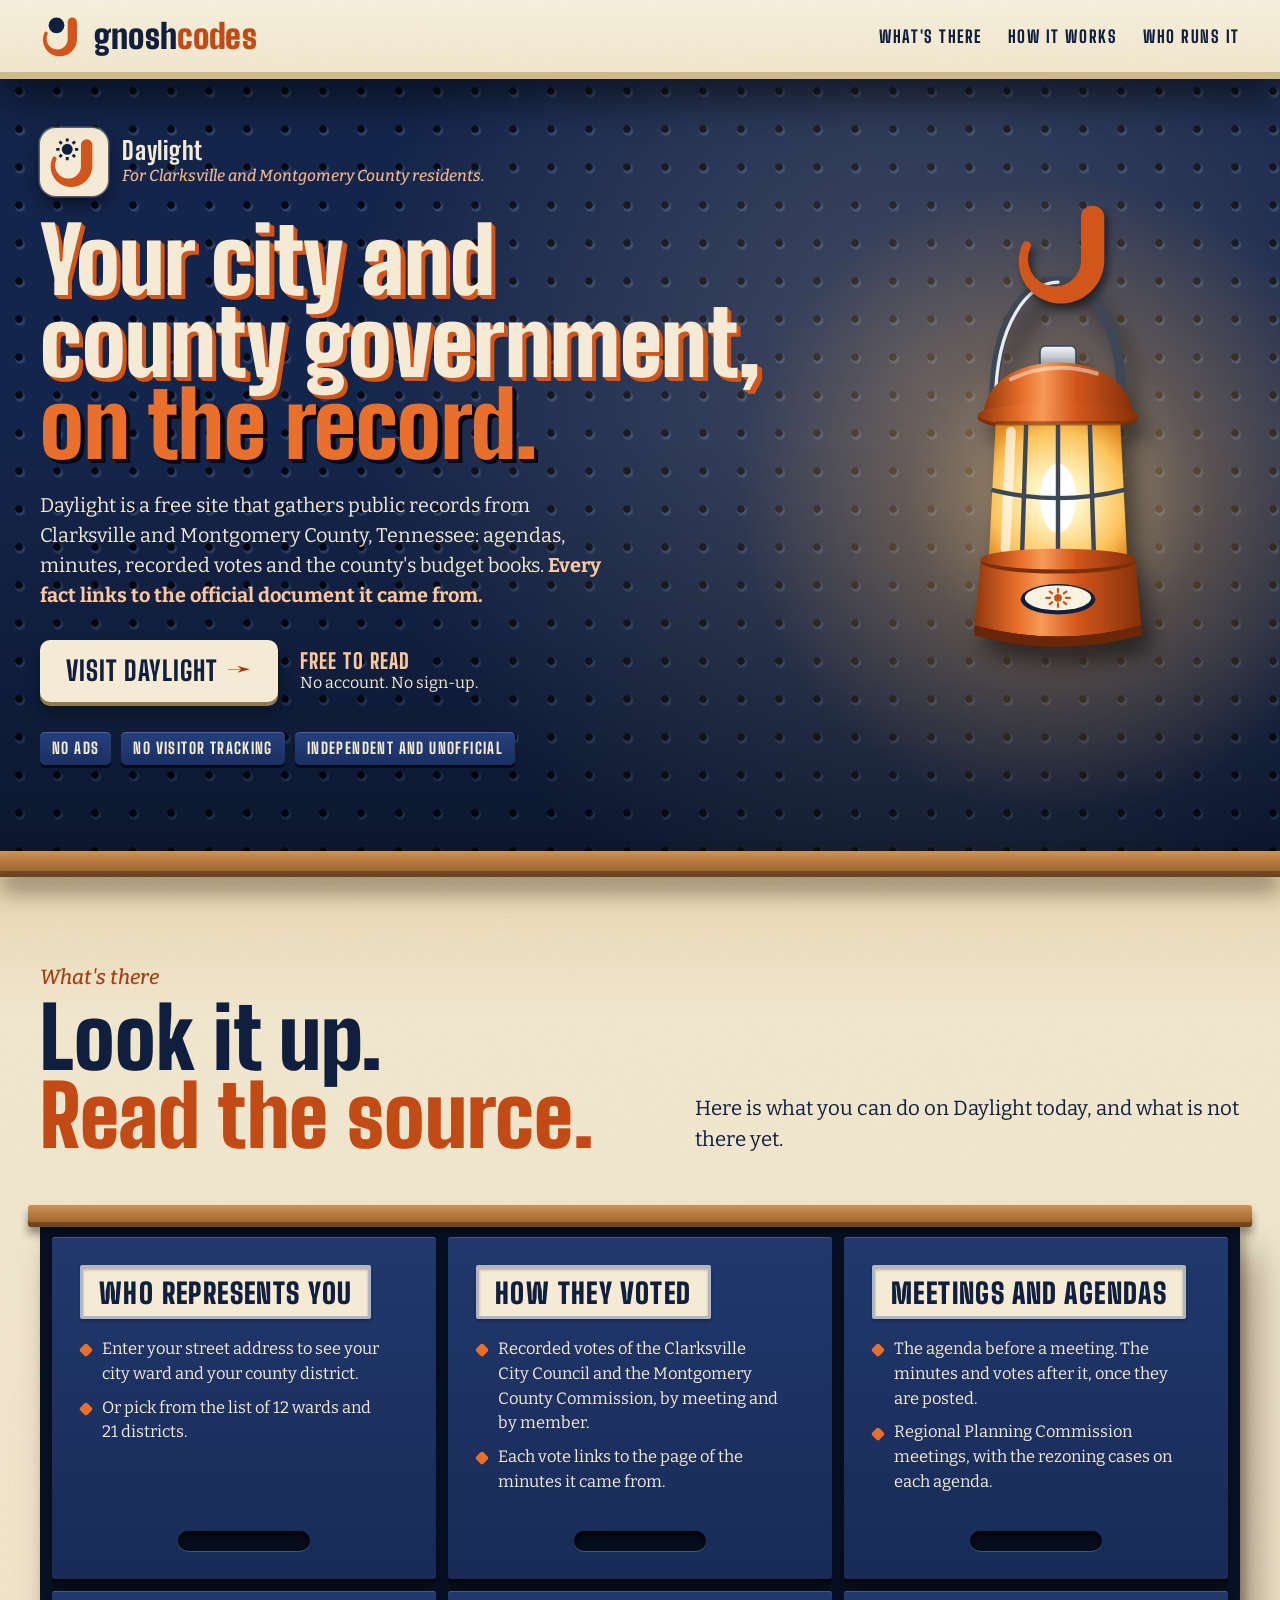
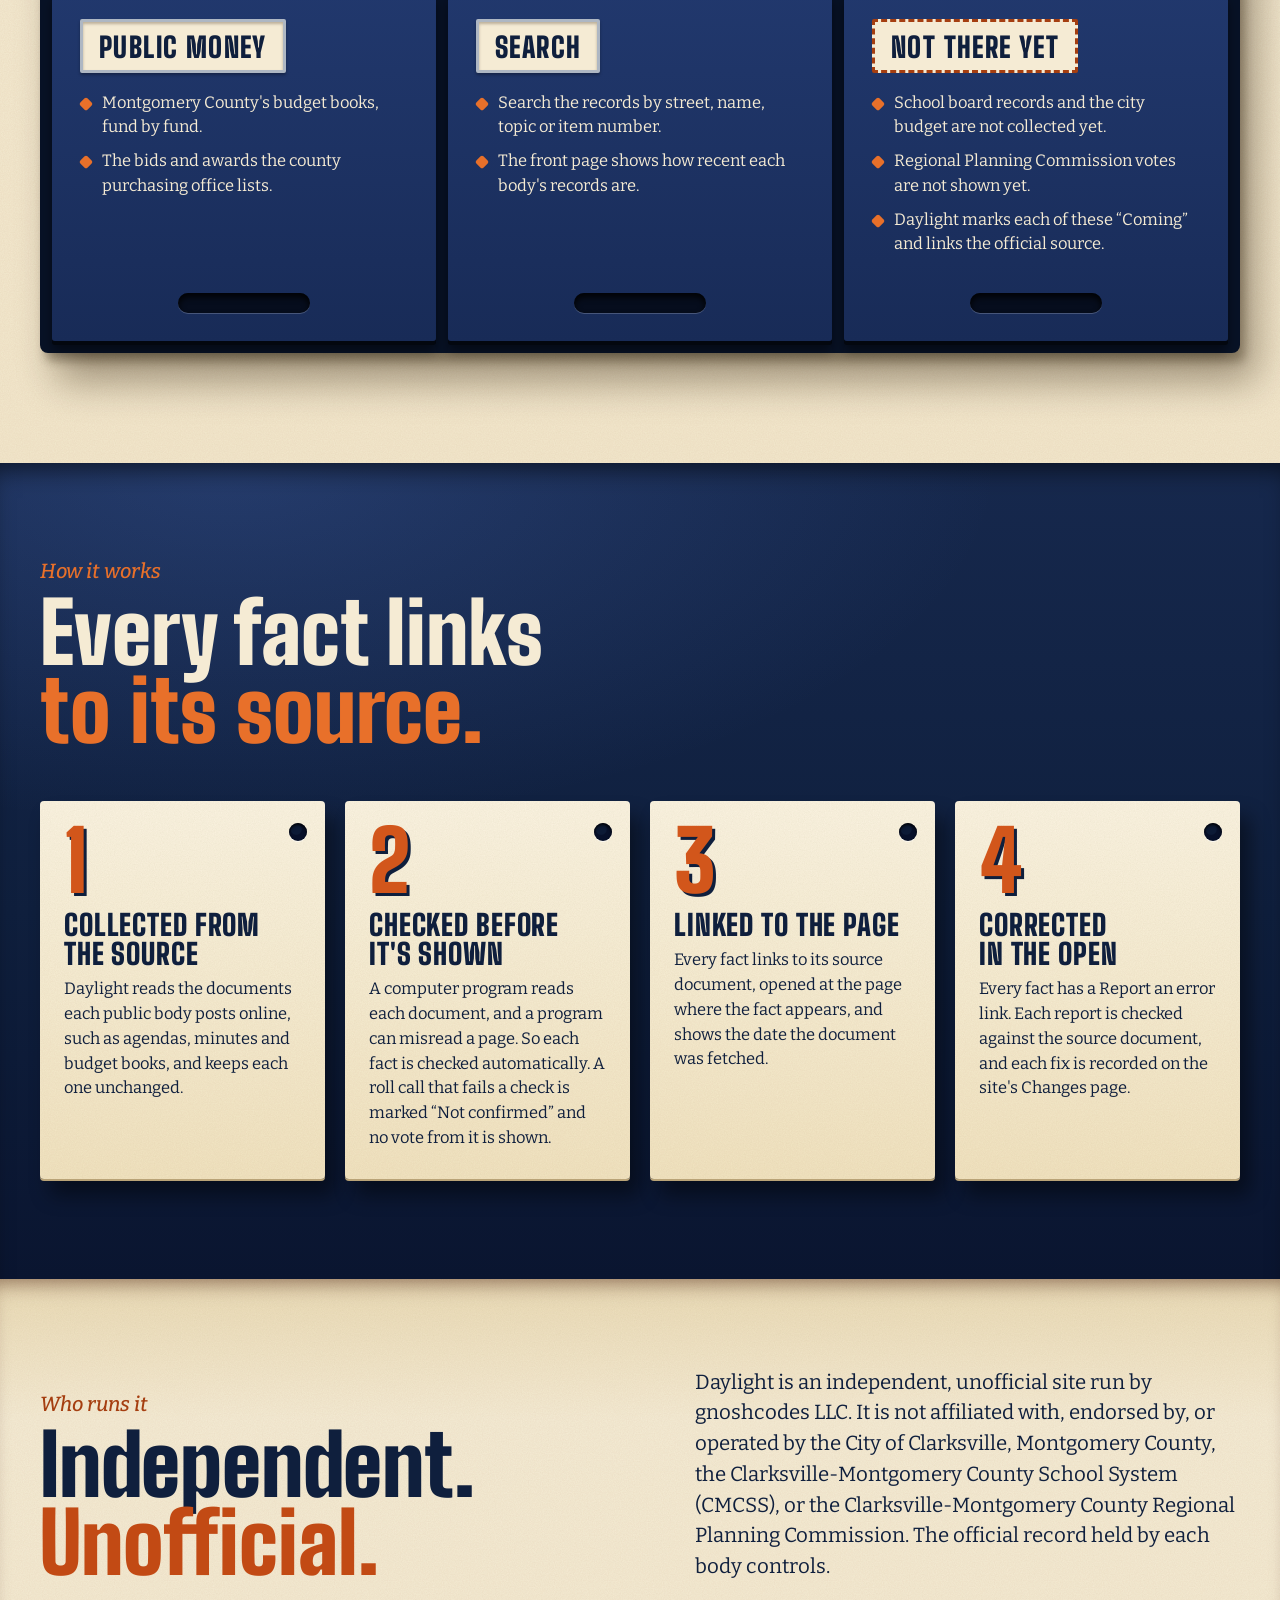
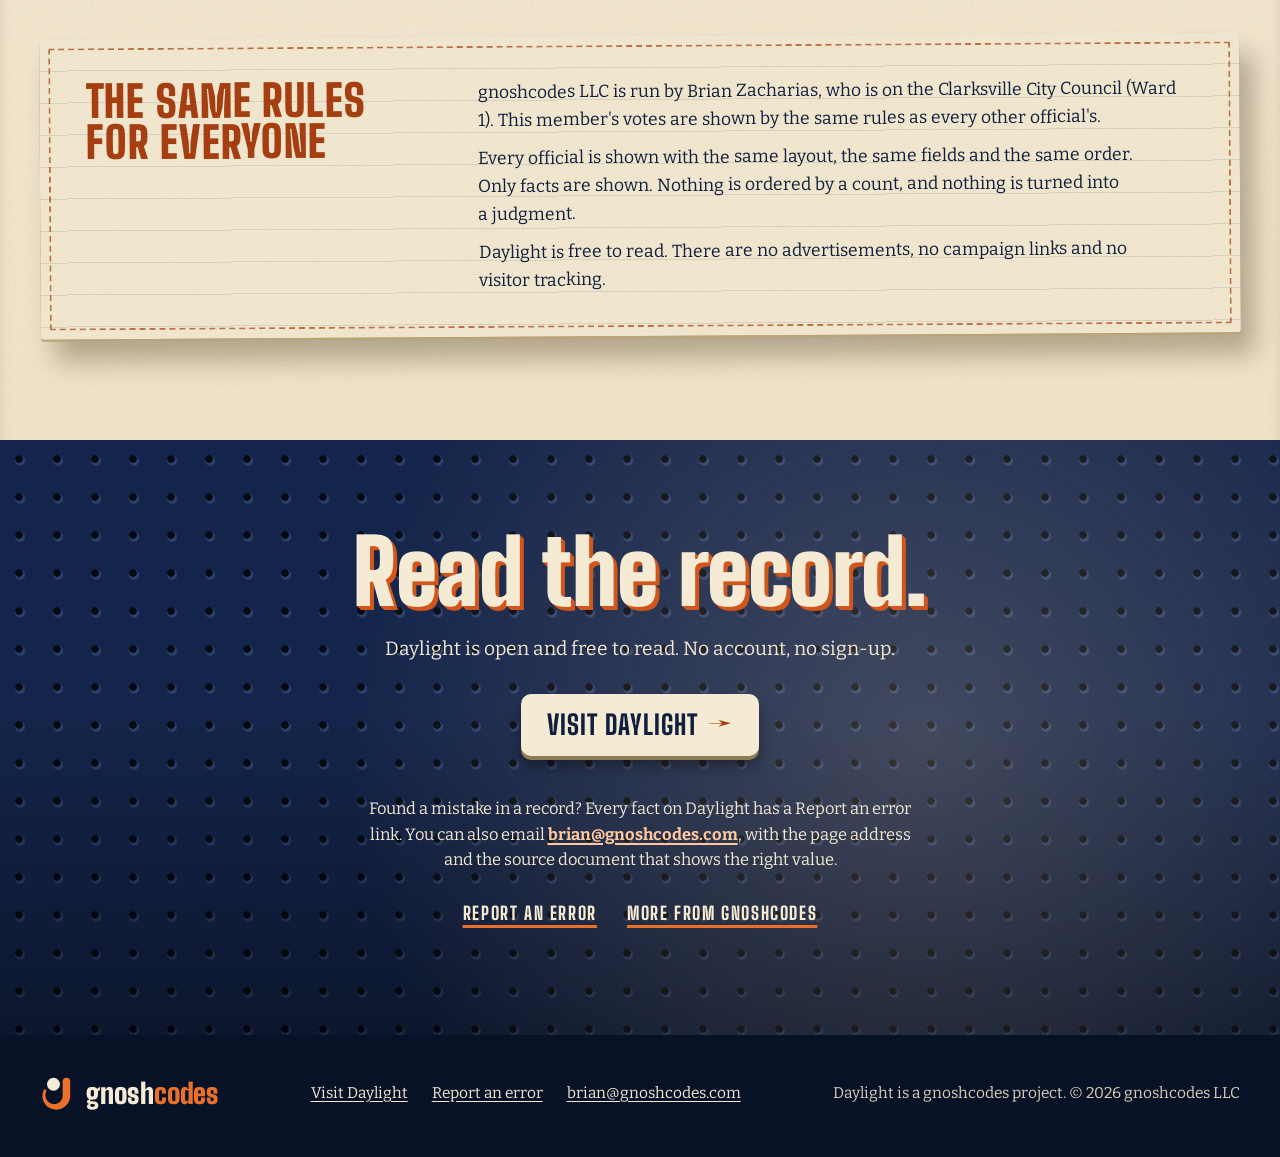
==== daylight/index.html @ 2c4a8fc5 "Add the Daylight product page at /daylight/ A short page that says what Daylight holds today, how ea" ====
<!doctype html>
<html lang="en">
<head>
<meta charset="utf-8">
<meta name="viewport" content="width=device-width, initial-scale=1">
<script>if(location.protocol==="http:"&&/(^|\.)gnoshcodes\.com$/.test(location.hostname))location.replace("https://"+location.host+location.pathname+location.search+location.hash)</script>
<title>Daylight: public records for Clarksville and Montgomery County, Tennessee</title>
<meta name="description" content="Daylight is a free site that gathers agendas, minutes and recorded votes from Clarksville and Montgomery County, Tennessee, and the county's budget books. Every fact links to the official document it came from.">
<meta name="theme-color" content="#0F1F3D">
<link rel="canonical" href="https://gnoshcodes.com/daylight/">
<meta property="og:title" content="Daylight: Clarksville and Montgomery County public records">
<meta property="og:description" content="Agendas, minutes, recorded votes and county budget books, each linked to the official document it came from. Free to read. Independent and unofficial.">
<meta property="og:type" content="website">
<meta property="og:url" content="https://gnoshcodes.com/daylight/">
<meta property="og:site_name" content="gnoshcodes">
<link rel="icon" href="../favicon.ico" sizes="any">
<link rel="icon" type="image/svg+xml" href="data:image/svg+xml,%3Csvg xmlns='http://www.w3.org/2000/svg' viewBox='0 0 64 64'%3E%3Cpath d='M39.50 12.00A7.00 7.00 0 0 1 53.50 12.00L53.50 13.19L53.50 14.38L53.50 15.58L53.50 16.77L53.50 17.96L53.50 19.15L53.50 20.35L53.50 21.54L53.50 22.73L53.50 23.92L53.50 25.12L53.50 26.31L53.50 27.50L53.50 28.69L53.50 29.89L53.50 31.08L53.50 32.27L53.50 33.46L53.50 34.65L53.50 35.85L53.49 37.24L53.39 38.87L53.18 40.48L52.86 42.08L52.44 43.66L51.92 45.20L51.30 46.70L50.58 48.16L49.77 49.56L48.87 50.91L47.89 52.19L46.83 53.41L45.70 54.55L44.49 55.62L43.22 56.60L41.90 57.50L40.52 58.30L39.10 59.02L37.64 59.64L36.14 60.17L34.62 60.60L33.08 60.93L31.53 61.16L29.96 61.29L28.40 61.33L26.85 61.26L25.30 61.10L23.77 60.84L22.27 60.49L20.79 60.04L19.35 59.51L17.96 58.89L16.60 58.19L15.30 57.40L14.05 56.54L12.85 55.61L11.72 54.60L10.66 53.54L9.67 52.41L8.75 51.23L7.90 49.99L7.14 48.71L6.45 47.39L5.84 46.04L5.32 44.65L4.89 43.23L4.54 41.79L4.27 40.34L4.10 38.87L4.01 37.40L4.00 35.92L4.09 34.45A4.50 4.50 0 0 1 13.06 35.24L13.01 36.14L13.02 37.05L13.10 37.96L13.24 38.86L13.43 39.74L13.69 40.61L14.01 41.46L14.38 42.28L14.80 43.07L15.28 43.83L15.80 44.56L16.37 45.24L16.98 45.89L17.63 46.49L18.31 47.05L19.03 47.55L19.77 48.01L20.54 48.41L21.33 48.77L22.14 49.07L22.96 49.31L23.80 49.50L24.63 49.64L25.48 49.72L26.31 49.75L27.15 49.73L27.98 49.65L28.79 49.52L29.60 49.34L30.38 49.12L31.15 48.84L31.89 48.53L32.61 48.16L33.30 47.76L33.96 47.32L34.59 46.84L35.19 46.33L35.75 45.79L36.28 45.21L36.77 44.61L37.22 43.98L37.63 43.33L38.01 42.66L38.34 41.97L38.63 41.27L38.88 40.55L39.09 39.82L39.25 39.09L39.37 38.34L39.46 37.59L39.50 36.84L39.50 35.85L39.50 34.65L39.50 33.46L39.50 32.27L39.50 31.08L39.50 29.89L39.50 28.69L39.50 27.50L39.50 26.31L39.50 25.12L39.50 23.92L39.50 22.73L39.50 21.54L39.50 20.35L39.50 19.15L39.50 17.96L39.50 16.77L39.50 15.58L39.50 14.38L39.50 13.19L39.50 12.00Z' fill='%23D2561B'/%3E%3Ccircle cx='23.5' cy='17' r='12' fill='%230F1F3D'/%3E%3C/svg%3E">
<link rel="preconnect" href="https://fonts.googleapis.com">
<link rel="preconnect" href="https://fonts.gstatic.com" crossorigin>
<link href="https://fonts.googleapis.com/css2?family=Big+Shoulders+Display:wght@700;800;900&family=Bitter:ital,wght@0,400;0,500;0,700;1,400;1,500&display=swap" rel="stylesheet">
<link rel="stylesheet" href="../quick-invoice/qi.css">
<link rel="stylesheet" href="daylight.css">
</head>
<body>
<a class="skip" href="#main">Skip to the page</a>
<svg class="defs" aria-hidden="true" focusable="false">
  <defs>
    <linearGradient id="gSteel" x1="0" y1="0" x2="0" y2="1"><stop offset="0" stop-color="#F4F6F8"/><stop offset=".4" stop-color="#C9D0D8"/><stop offset="1" stop-color="#737E8C"/></linearGradient>
    <linearGradient id="gOrangeCyl" x1="0" y1="0" x2="1" y2="0"><stop offset="0" stop-color="#93370C"/><stop offset=".26" stop-color="#E8702A"/><stop offset=".4" stop-color="#F79A58"/><stop offset=".62" stop-color="#D2561B"/><stop offset="1" stop-color="#84300A"/></linearGradient>
    <radialGradient id="gGlass" cx=".5" cy=".55" r=".65"><stop offset="0" stop-color="#FFFFFF"/><stop offset=".3" stop-color="#FFF1BC"/><stop offset=".75" stop-color="#FBC35A"/><stop offset="1" stop-color="#E08A24"/></radialGradient>
    <path id="hook" d="M40.25 11.75A6.75 6.75 0 0 1 53.75 11.75L53.75 13.09L53.75 14.43L53.75 15.76L53.75 17.10L53.75 18.44L53.75 19.78L53.75 21.11L53.75 22.45L53.75 23.79L53.75 25.13L53.75 26.46L53.75 27.80L53.75 29.14L53.75 30.48L53.75 31.81L53.75 33.15L53.75 34.49L53.75 35.83L53.73 37.39L53.61 39.17L53.35 40.94L52.97 42.69L52.47 44.40L51.85 46.07L51.11 47.69L50.26 49.25L49.30 50.74L48.25 52.16L47.10 53.50L45.86 54.75L44.54 55.91L43.15 56.97L41.70 57.93L40.18 58.78L38.62 59.52L37.02 60.15L35.38 60.67L33.72 61.07L32.04 61.35L30.35 61.52L28.66 61.57L26.98 61.51L25.32 61.34L23.68 61.05L22.07 60.66L20.50 60.16L18.97 59.56L17.49 58.86L16.07 58.07L14.72 57.19L13.42 56.23L12.21 55.19L11.06 54.08L10.00 52.90L9.02 51.66L8.13 50.36L7.33 49.02L6.62 47.63L6.00 46.21L5.48 44.75L5.06 43.27L4.73 41.77L4.49 40.26L4.35 38.74L4.31 37.22L4.37 35.71L4.51 34.20L4.75 32.71L5.08 31.24L5.51 29.79L6.01 28.37L6.61 26.99A2.50 2.50 0 0 1 11.14 29.10L10.68 30.18L10.31 31.29L10.02 32.42L9.82 33.57L9.69 34.73L9.66 35.89L9.71 37.05L9.84 38.20L10.06 39.33L10.35 40.44L10.72 41.52L11.17 42.57L11.69 43.58L12.27 44.54L12.92 45.46L13.63 46.32L14.40 47.13L15.21 47.87L16.07 48.56L16.97 49.17L17.90 49.72L18.87 50.20L19.85 50.61L20.86 50.95L21.88 51.22L22.90 51.41L23.93 51.54L24.96 51.59L25.98 51.57L26.99 51.49L27.98 51.34L28.96 51.13L29.91 50.85L30.83 50.52L31.72 50.13L32.58 49.68L33.40 49.19L34.19 48.65L34.93 48.06L35.63 47.43L36.28 46.77L36.88 46.06L37.44 45.33L37.95 44.57L38.41 43.79L38.82 42.98L39.18 42.15L39.48 41.31L39.74 40.45L39.94 39.58L40.09 38.71L40.19 37.83L40.24 36.94L40.25 35.83L40.25 34.49L40.25 33.15L40.25 31.81L40.25 30.48L40.25 29.14L40.25 27.80L40.25 26.46L40.25 25.13L40.25 23.79L40.25 22.45L40.25 21.11L40.25 19.78L40.25 18.44L40.25 17.10L40.25 15.76L40.25 14.43L40.25 13.09L40.25 11.75Z"/>
    <circle id="ball" cx="24" cy="16.500" r="11.500"/>
    <path id="p-sun" d="M17.5 17.0a6.500 6.500 0 1 0 13 0a6.500 6.500 0 1 0-13 0zM33.20 18.70L37.00 18.70L37.00 15.30L33.20 15.30ZM29.30 24.71L31.99 27.39L34.39 24.99L31.71 22.30ZM22.30 26.20L22.30 30.00L25.70 30.00L25.70 26.20ZM16.29 22.30L13.61 24.99L16.01 27.39L18.70 24.71ZM14.80 15.30L11.00 15.30L11.00 18.70L14.80 18.70ZM18.70 9.29L16.01 6.61L13.61 9.01L16.29 11.70ZM25.70 7.80L25.70 4.00L22.30 4.00L22.30 7.80ZM31.71 11.70L34.39 9.01L31.99 6.61L29.30 9.29Z"/>
  </defs>
</svg>

<header class="fascia">
  <div class="inner">
    <div class="bar">
      <a class="brand" href="../" aria-label="gnoshcodes home">
        <svg viewBox="0 0 64 64" aria-hidden="true" focusable="false"><use href="#hook" fill="#D2561B"/><use href="#ball" fill="#0F1F3D"/></svg>
        <span class="wm">gnosh<b>codes</b></span>
      </a>
      <nav class="nav" aria-label="This page">
        <a href="#there">What's there</a>
        <a href="#how">How it works</a>
        <a href="#who">Who runs it</a>
      </nav>
    </div>
  </div>
</header>

<main id="main">

<section class="board" id="top" aria-labelledby="hero-h">
  <div class="inner">
    <div class="hero">
      <div>
        <p class="appchip">
          <svg viewBox="0 0 64 64" aria-hidden="true" focusable="false"><use href="#hook" fill="#D2561B"/><use href="#p-sun" fill="#0F1F3D"/></svg>
          <span><b>Daylight</b><small>For Clarksville and Montgomery County residents.</small></span>
        </p>
        <h1 id="hero-h"><span>Your city and county government,</span> <span class="you">on the record.</span></h1>
        <p class="lede">Daylight is a free site that gathers public records from Clarksville and Montgomery County, Tennessee: agendas, minutes, recorded votes and the county's budget books. <b>Every fact links to the official document it came from.</b></p>
        <div class="cta">
          <a class="btn light lg" href="https://daylight.gnoshcodes.com/">Visit Daylight <span class="arr" aria-hidden="true">&rarr;</span></a>
          <p><b>Free to read</b>No account. No sign-up.</p>
        </div>
        <ul class="proof" aria-label="In short">
          <li>No ads</li>
          <li>No visitor tracking</li>
          <li>Independent and unofficial</li>
        </ul>
      </div>

      <div class="lamp" aria-hidden="true">
        <i class="glow"></i>
        <svg class="thing" viewBox="0 0 260 360" focusable="false"><g transform="translate(0 27.500)"><path d="M84 126C82 62 108 33 130 33s48 29 46 93" fill="none" stroke="#3D4756" stroke-width="7" stroke-linecap="round"/>
              <path d="M85 124C84 64 109 34 130 34" fill="none" stroke="#E9EDF1" stroke-width="2.4" stroke-linecap="round"/>
              <!-- cap -->
              <rect x="117" y="80" width="26" height="18" rx="4" fill="url(#gSteel)" stroke="#3D4756" stroke-width="1.2"/>
              <path d="M76 132c0-26 26-40 54-40s54 14 54 40z" fill="url(#gOrangeCyl)"/>
              <path d="M96 104q30-14 62-4" fill="none" stroke="#fff" stroke-width="3" stroke-linecap="round" opacity=".45"/>
              <ellipse cx="130" cy="132" rx="58" ry="9.5" fill="#7E2E08"/>
              <ellipse cx="130" cy="130" rx="58" ry="8.5" fill="url(#gOrangeCyl)"/>
              <!-- glass -->
              <path d="M85 136h90l5 98H80z" fill="url(#gGlass)"/>
              <ellipse cx="130" cy="190" rx="13" ry="25" fill="#fff"/>
              <path d="M96 142l-4 84" stroke="#fff" stroke-width="7" stroke-linecap="round" opacity=".65"/>
              <path d="M107 137l-3 96M130 137v97M153 137l3 96" stroke="#3D4756" stroke-width="3.2"/>
              <path d="M82 184q48 12 96 0" fill="none" stroke="#3D4756" stroke-width="3.2"/>
              <path d="M85 136h90" stroke="#5e2206" stroke-width="3" opacity=".5"/>
              <!-- base -->
              <path d="M74 236h112l4 46q-60 16-120 0z" fill="url(#gOrangeCyl)"/>
              <path d="M70 282q60 16 120 0l.6 7q-60.6 17-121.2 0z" fill="#6A2606"/>
              <ellipse cx="130" cy="236" rx="56" ry="8.5" fill="#7E2E08"/>
              <ellipse cx="130" cy="234" rx="56" ry="7.5" fill="url(#gOrangeCyl)"/>
              <ellipse cx="130" cy="263" rx="27" ry="11" fill="#0F1F3D"/>
              <ellipse cx="130" cy="262" rx="24" ry="9" fill="#FBF3E0"/>
              <path d="M130 255.500v2.500M130 266v2.500M121.500 262h2.800M135.700 262h2.800M124 257.500l1.800 1.300M134.200 265.200l1.800 1.300M136 257.500l-1.800 1.300M125.800 265.200l-1.800 1.300" stroke="#C8501B" stroke-width="1.6" stroke-linecap="round"/>
              <circle cx="130" cy="262" r="2.800" fill="#C8501B"/></g></svg>
        <svg class="onhook" viewBox="0 0 260 360" focusable="false"><use href="#hook" transform="translate(96.250 0) scale(1.250)" fill="#D2561B"/></svg>
      </div>
    </div>
  </div>
</section>
<div class="shelf" aria-hidden="true"></div>

<section class="choose" id="there" aria-labelledby="there-h">
  <div class="inner">
    <div class="look-head">
      <div>
        <p class="kicker">What's there</p>
        <h2 class="big" id="there-h">Look it up. <span>Read the source.</span></h2>
      </div>
      <p class="intro">Here is what you can do on Daylight today, and what is not there yet.</p>
    </div>
    <div class="cabinet">
      <div class="drawer">
        <h3>Who represents you</h3>
        <ul>
          <li>Enter your street address to see your city ward and your county district.</li>
          <li>Or pick from the list of 12 wards and 21 districts.</li>
        </ul>
      </div>
      <div class="drawer">
        <h3>How they voted</h3>
        <ul>
          <li>Recorded votes of the Clarksville City Council and the Montgomery County Commission, by meeting and by member.</li>
          <li>Each vote links to the page of the minutes it came from.</li>
        </ul>
      </div>
      <div class="drawer">
        <h3>Meetings and agendas</h3>
        <ul>
          <li>The agenda before a meeting. The minutes and votes after it, once they are posted.</li>
          <li>Regional Planning Commission meetings, with the rezoning cases on each agenda.</li>
        </ul>
      </div>
      <div class="drawer">
        <h3>Public money</h3>
        <ul>
          <li>Montgomery County's budget books, fund by fund.</li>
          <li>The bids and awards the county purchasing office lists.</li>
        </ul>
      </div>
      <div class="drawer">
        <h3>Search</h3>
        <ul>
          <li>Search the records by street, name, topic or item number.</li>
          <li>The front page shows how recent each body's records are.</li>
        </ul>
      </div>
      <div class="drawer notyet">
        <h3>Not there yet</h3>
        <ul>
          <li>School board records and the city budget are not collected yet.</li>
          <li>Regional Planning Commission votes are not shown yet.</li>
          <li>Daylight marks each of these &ldquo;Coming&rdquo; and links the official source.</li>
        </ul>
      </div>
    </div>
  </div>
</section>

<section class="made" id="how" aria-labelledby="how-h">
  <div class="inner">
    <p class="kicker">How it works</p>
    <h2 id="how-h">Every fact links <span>to its source.</span></h2>
    <ol class="flow">
      <li><h3>Collected from the source</h3><p>Daylight reads the documents each public body posts online, such as agendas, minutes and budget books, and keeps each one unchanged.</p></li>
      <li><h3>Checked before it's shown</h3><p>A computer program reads each document, and a program can misread a page. So each fact is checked automatically. A roll call that fails a check is marked &ldquo;Not confirmed&rdquo; and no vote from it is shown.</p></li>
      <li><h3>Linked to the page</h3><p>Every fact links to its source document, opened at the page where the fact appears, and shows the date the document was fetched.</p></li>
      <li><h3>Corrected in the open</h3><p>Every fact has a Report an error link. Each report is checked against the source document, and each fix is recorded on the site's Changes page.</p></li>
    </ol>
  </div>
</section>

<section class="pricing who" id="who" aria-labelledby="who-h">
  <div class="inner">
    <div class="look-head">
      <div>
        <p class="kicker">Who runs it</p>
        <h2 class="big" id="who-h">Independent. <span>Unofficial.</span></h2>
      </div>
      <p class="intro">Daylight is an independent, unofficial site run by gnoshcodes LLC. It is not affiliated with, endorsed by, or operated by the City of Clarksville, Montgomery County, the Clarksville-Montgomery County School System (CMCSS), or the Clarksville-Montgomery County Regional Planning Commission. The official record held by each body controls.</p>
    </div>

    <div class="plain">
      <h3>The same rules for everyone</h3>
      <div>
        <p>gnoshcodes LLC is run by Brian Zacharias, who is on the Clarksville City Council (Ward 1). This member's votes are shown by the same rules as every other official's.</p>
        <p>Every official is shown with the same layout, the same fields and the same order. Only facts are shown. Nothing is ordered by a count, and nothing is turned into a judgment.</p>
        <p>Daylight is free to read. There are no advertisements, no campaign links and no visitor tracking.</p>
      </div>
    </div>
  </div>
</section>

<section class="board last" aria-labelledby="last-h">
  <div class="inner">
    <h2 id="last-h">Read the record.</h2>
    <p>Daylight is open and free to read. No account, no sign-up.</p>
    <a class="btn light lg" href="https://daylight.gnoshcodes.com/">Visit Daylight <span class="arr" aria-hidden="true">&rarr;</span></a>
    <p class="err">Found a mistake in a record? Every fact on Daylight has a Report an error link. You can also email <a href="mailto:brian@gnoshcodes.com?subject=Daylight%3A%20report%20an%20error">brian@gnoshcodes.com</a>, with the page address and the source document that shows the right value.</p>
    <div class="links">
      <a href="mailto:brian@gnoshcodes.com?subject=Daylight%3A%20report%20an%20error">Report an error</a>
      <a href="../">More from gnoshcodes</a>
    </div>
  </div>
</section>

</main>

<footer class="foot">
  <div class="inner">
    <a class="brand" href="../" aria-label="gnoshcodes home">
      <svg viewBox="0 0 64 64" aria-hidden="true" focusable="false"><use href="#hook" fill="#E8702A"/><use href="#ball" fill="#F5EBD4"/></svg>
      <span class="wm">gnosh<b>codes</b></span>
    </a>
    <nav aria-label="Daylight links">
      <a href="https://daylight.gnoshcodes.com/">Visit Daylight</a>
      <a href="mailto:brian@gnoshcodes.com?subject=Daylight%3A%20report%20an%20error">Report an error</a>
      <a href="mailto:brian@gnoshcodes.com?subject=Daylight">brian@gnoshcodes.com</a>
    </nav>
    <span>Daylight is a gnoshcodes project. &copy; 2026 gnoshcodes LLC</span>
  </div>
</footer>

<script>
(function(){
  if (window.matchMedia('(prefers-reduced-motion: reduce)').matches) return;
  // the shop light follows the pointer across the pegboard
  var board = document.getElementById('top');
  if (board && window.matchMedia('(hover: hover)').matches) {
    var raf = 0;
    board.addEventListener('pointermove', function(e){
      if (raf) return;
      raf = requestAnimationFrame(function(){
        raf = 0;
        var r = board.getBoundingClientRect();
        board.style.setProperty('--lx', (e.clientX - r.left) + 'px');
        board.style.setProperty('--ly', (e.clientY - r.top) + 'px');
      });
    });
  }
})();
</script>
</body>
</html>
---- quick-invoice/qi.css ----
/* Quick Invoice pages on gnoshcodes.com: product, support and privacy.
   Same tokens, fonts and hardware-store pieces as the home page (index.html). */
:root{
  --navy-950:#081226; --navy-900:#0B1730; --navy-800:#0F1F3D; --navy-700:#16284D; --navy-600:#1B2A52;
  --orange:#D2561B; --orange-bright:#E8702A; --orange-deep:#A53E10;
  --cream:#F5EBD4; --paper:#F1E3C0; --paper-edge:#CDB98C;
  --display:"Big Shoulders Display","Arial Narrow",Impact,sans-serif;
  --text:"Bitter",Georgia,serif;
  --grain:url("data:image/svg+xml,%3Csvg xmlns='http://www.w3.org/2000/svg' width='220' height='220'%3E%3Cfilter id='n'%3E%3CfeTurbulence type='fractalNoise' baseFrequency='.85' numOctaves='2' stitchTiles='stitch'/%3E%3CfeColorMatrix values='0 0 0 0 0.25  0 0 0 0 0.15  0 0 0 0 0.05  0 0 0 .09 0'/%3E%3C/filter%3E%3Crect width='220' height='220' filter='url(%23n)'/%3E%3C/svg%3E");
  --wood:linear-gradient(180deg,#CE9354 0,#B5793F 40%,#8F5B2B 100%);
  --twine:repeating-linear-gradient(180deg,#E9D9B0 0 3px,#B59B6A 3px 6px);
}
*{box-sizing:border-box}
html{scroll-behavior:smooth;scroll-padding-top:16px}
body{margin:0;background:var(--navy-900);color:var(--navy-800);font-family:var(--text);font-size:17px;line-height:1.55;-webkit-font-smoothing:antialiased;overflow-x:hidden}
a{color:inherit}
h1,h2,h3,h4,p,figure{margin:0}
h1,h2,h3{text-wrap:balance}
p,li{text-wrap:pretty}
ul,ol,dl,dd{margin:0;padding:0;list-style:none}
img{max-width:100%;height:auto}
.inner{width:100%;max-width:1280px;margin:0 auto;padding:0 20px}
@media(min-width:700px){.inner{padding:0 40px}}
:focus-visible{outline:3px solid var(--orange-deep);outline-offset:3px;border-radius:4px;box-shadow:0 0 0 3px #FFF}
.defs{position:absolute;width:0;height:0;overflow:hidden}
.vh{position:absolute;width:1px;height:1px;margin:-1px;padding:0;overflow:hidden;clip-path:inset(50%);white-space:nowrap;border:0}
.skip{position:absolute;left:12px;top:-80px;z-index:20;background:var(--navy-800);color:var(--cream);padding:12px 16px;border-radius:8px;font-weight:700}
.skip:focus{top:12px}
.kicker{font:italic 500 clamp(19px,1.6vw,22px)/1.2 var(--text);color:var(--orange-deep);margin-bottom:10px}
.big{font:900 clamp(44px,6.6vw,90px)/.92 var(--display);letter-spacing:0;color:var(--navy-800)}
.big span{display:block;color:#C24A14}
.intro{font-size:clamp(18px,1.6vw,21px);line-height:1.5;max-width:31em}
.tlink{font-weight:700;color:inherit;text-decoration-color:var(--orange);text-decoration-thickness:2.5px;text-underline-offset:3px}
.tlink:hover{color:var(--orange-deep)}

/* ---------- fascia: the painted board across the top ---------- */
.fascia{position:relative;z-index:3;background:var(--grain),linear-gradient(180deg,#FBF4E2 0,#F5EBD4 100%);
  box-shadow:0 7px 0 var(--paper-edge),0 28px 36px rgba(0,0,0,.5)}
.bar{display:flex;flex-wrap:wrap;align-items:center;justify-content:space-between;gap:0 24px;padding:12px 0}
.brand{display:inline-flex;align-items:center;gap:10px;text-decoration:none;min-height:48px}
.brand svg{display:block;width:44px;height:44px;flex:none;transition:transform .3s cubic-bezier(.3,1.5,.5,1);transform-origin:70% 10%}
.brand:hover svg{transform:rotate(-9deg)}
.wm{font:900 34px/1 var(--display);letter-spacing:.005em;color:var(--navy-800)}
.wm b{font-weight:900;color:#C24A14}
.nav{display:flex;flex-wrap:wrap;align-items:center;gap:6px 26px}
.nav a{display:inline-flex;align-items:center;min-height:44px;font:800 17px/1 var(--display);letter-spacing:.09em;text-transform:uppercase;text-decoration:none;color:var(--navy-800);
  background:linear-gradient(var(--orange),var(--orange)) 0 calc(100% - 7px)/0 3px no-repeat;transition:background-size .2s}
.nav a:hover,.nav a[aria-current]{background-size:100% 3px}

/* ---------- buttons ---------- */
.btn{display:inline-flex;align-items:center;gap:10px;min-height:48px;font:800 19px/1.05 var(--display);letter-spacing:.07em;text-transform:uppercase;text-decoration:none;color:var(--cream);
  padding:12px 20px;border-radius:8px;background:var(--navy-800);
  box-shadow:0 4px 0 #040914,0 10px 14px rgba(8,18,38,.28);transition:transform .12s,box-shadow .12s,background .12s}
.btn:hover{background:var(--navy-600);transform:translateY(-2px);box-shadow:0 6px 0 #040914,0 14px 18px rgba(8,18,38,.3)}
.btn:active{transform:translateY(3px);box-shadow:0 1px 0 #040914,0 2px 4px rgba(8,18,38,.3)}
.btn .arr{color:var(--orange-bright)}
.btn.light{background:var(--cream);color:var(--navy-800);box-shadow:0 4px 0 #8f7c52,0 10px 14px rgba(0,0,0,.35)}
.btn.light:hover{background:#FFF8E6}
.btn.light .arr{color:var(--orange-deep)}
/* App Store button: our own drawing, no Apple artwork */
.store{display:inline-flex;align-items:center;gap:13px;min-height:62px;padding:9px 24px 9px 17px;border-radius:13px;text-decoration:none;color:#fff;
  background:linear-gradient(180deg,#2a2a2e 0,#0b0b0d 100%);border:1.5px solid rgba(255,255,255,.5);
  box-shadow:0 5px 0 #000,0 14px 20px rgba(0,0,0,.45);transition:transform .12s,box-shadow .12s}
.store:hover{transform:translateY(-2px);box-shadow:0 7px 0 #000,0 18px 24px rgba(0,0,0,.5)}
.store:active{transform:translateY(4px);box-shadow:0 1px 0 #000,0 3px 6px rgba(0,0,0,.5)}
.store svg{width:32px;height:32px;flex:none}
.store span{display:grid;gap:1px;text-align:left}
.store small{font:500 13px/1.1 var(--text);letter-spacing:.01em;color:#e9e9ec}
.store b{font:800 27px/1 var(--display);letter-spacing:.03em}
.store.sm{min-height:48px;padding:6px 16px 6px 12px;border-radius:10px;gap:9px;box-shadow:0 4px 0 #000,0 8px 12px rgba(0,0,0,.3)}
.store.sm svg{width:24px;height:24px}
.store.sm small{font-size:11.5px}
.store.sm b{font-size:20px}

/* ---------- pegboard ---------- */
.board{position:relative;overflow:hidden;background-color:#14254B;
  background-image:
    radial-gradient(circle at 50% 50%,#040914 0 3.4px,rgba(4,9,20,0) 4.2px),
    radial-gradient(circle at 50% 50%,rgba(140,170,235,.2) 0 4.4px,rgba(140,170,235,0) 5.4px);
  background-size:38px 38px,38px 38px;background-position:0 0,1.2px 1.8px}
.board::before{content:"";position:absolute;inset:0;pointer-events:none;
  background:
    radial-gradient(820px circle at var(--lx,72%) var(--ly,300px),rgba(255,222,180,.2),rgba(255,222,180,0) 70%),
    linear-gradient(180deg,rgba(0,0,0,0) 0,rgba(0,0,0,0) 45%,rgba(0,0,0,.4) 100%)}
.board>*{position:relative}
.board.orange{background-color:#C44F18;
  background-image:
    radial-gradient(circle at 50% 50%,#4A1903 0 3.4px,rgba(74,25,3,0) 4.2px),
    radial-gradient(circle at 50% 50%,rgba(255,200,150,.42) 0 4.4px,rgba(255,200,150,0) 5.4px)}
.board.orange::before{background:
    radial-gradient(820px circle at 24% 10%,rgba(255,225,180,.24),rgba(255,225,180,0) 70%),
    linear-gradient(180deg,rgba(0,0,0,0) 45%,rgba(60,15,0,.34) 100%)}
.shelf{position:relative;z-index:3;height:26px;margin-top:-26px;background:var(--wood);
  box-shadow:inset 0 -6px 0 rgba(40,18,2,.35),0 16px 22px rgba(30,15,0,.38)}

/* ---------- paper tag ---------- */
.tag{position:relative;padding:60px 24px 26px;color:var(--navy-800);background:var(--grain),linear-gradient(180deg,#F8EEDA 0,#EFE1C0 100%);
  clip-path:polygon(34px 0,calc(100% - 34px) 0,100% 34px,100% 100%,0 100%,0 34px)}
.tagwrap{position:relative;z-index:3;filter:drop-shadow(0 1.5px 0 #b9a377) drop-shadow(9px 14px 11px rgba(0,0,0,.45));transform:rotate(var(--r,0deg));transform-origin:50% calc(-1*var(--hy))}
.eyelet{position:absolute;left:50%;top:14px;width:28px;height:28px;margin-left:-14px;border-radius:50%;
  background:radial-gradient(circle,#0c1a36 0 5px,#b84714 5.5px 12.5px,rgba(0,0,0,0) 13px)}
.orange .eyelet{background:radial-gradient(circle,#7a2c08 0 5px,#16284D 5.5px 12.5px,rgba(0,0,0,0) 13px)}
/* twine loop on a hook: it goes through the eyelet and over the hook. --hy is how far the hook's cradle sits above the tag's top edge,
   --hb the thickness of the hook there, --sa the lean that brings both strands to the eyelet. The far strand is hidden behind the hook. */
.string{position:absolute;left:50%;top:calc(-1*var(--hy) - 6px);width:10px;height:6px;margin-left:-5px;z-index:3;
  box-sizing:border-box;border:3px solid #DCCA9C;border-bottom:0;border-radius:5px 5px 0 0}
.string::before,.string::after{content:"";position:absolute;top:2px;width:3px;border-radius:0 0 2px 2px;background:var(--twine);transform-origin:50% 0}
.string::before{right:-3px;top:calc(3px + var(--hb));height:calc(var(--hy) - var(--hb) + 1px);transform:rotate(var(--sa))}
.string::after{left:-3px;height:calc(var(--hy) + 30px);transform:rotate(calc(-1*var(--sa)))}
.stamp{display:inline-block;font:900 16px/1 var(--display);letter-spacing:.12em;text-transform:uppercase;padding:7px 11px 6px;border:2.5px solid currentColor;border-radius:5px;transform:rotate(-2deg);color:var(--orange-deep)}
@keyframes swing{0%{transform:rotate(var(--r,0deg))}18%{transform:rotate(calc(var(--r,0deg) + 2.6deg))}42%{transform:rotate(calc(var(--r,0deg) - 1.9deg))}64%{transform:rotate(calc(var(--r,0deg) + 1deg))}84%{transform:rotate(calc(var(--r,0deg) - .4deg))}100%{transform:rotate(var(--r,0deg))}}

/* =====================================================================
   PRODUCT PAGE
   ===================================================================== */
.hero{display:grid;gap:44px;padding:44px 0 96px;align-items:center}
.appchip{display:inline-flex;align-items:center;gap:14px;margin-bottom:24px;color:var(--cream)}
.appchip img{display:block;width:68px;height:68px;border-radius:16px;box-shadow:0 0 0 1.5px rgba(255,255,255,.3),0 8px 16px rgba(0,0,0,.5)}
.appchip b{display:block;font:800 25px/1.05 var(--display);letter-spacing:.03em}
.appchip small{display:block;font:italic 500 16px/1.3 var(--text);color:#F2B48C;margin-top:3px}
.hero h1{font:900 clamp(50px,7.1vw,104px)/.9 var(--display);letter-spacing:-.005em;color:var(--cream);
  text-shadow:.012em .012em 0 var(--orange),.024em .024em 0 var(--orange),.036em .036em 0 var(--orange),.048em .048em 0 var(--orange)}
.hero h1 span{display:block}
.hero h1 .you{color:var(--orange-bright);text-shadow:.012em .012em 0 #040914,.024em .024em 0 #040914,.036em .036em 0 #040914,.048em .048em 0 #040914}
.hero .lede{margin-top:26px;max-width:29em;font-size:clamp(18px,1.55vw,21px);line-height:1.5;color:#F3E9D3}
.hero .lede b{color:#FFC79E;font-weight:700}
.cta{display:flex;flex-wrap:wrap;align-items:center;gap:16px 22px;margin-top:30px}
.cta p{max-width:17em;font-size:16px;line-height:1.4;color:#F3E9D3}
.cta p b{display:block;font:800 21px/1.1 var(--display);letter-spacing:.05em;text-transform:uppercase;color:#FFC79E}
.proof{display:flex;flex-wrap:wrap;gap:10px;margin-top:30px}
.proof li{font:800 15.5px/1 var(--display);letter-spacing:.09em;text-transform:uppercase;color:var(--cream);padding:9px 12px 8px;border-radius:5px;
  background:linear-gradient(180deg,#24407E,#1A2F60);box-shadow:inset 0 1px 0 rgba(255,255,255,.18),0 3px 0 #040914}

/* the sample invoice, hanging from a hook by its clip */
.hangdoc{position:relative;width:min(540px,100%);margin:112px auto 0}
/* the hook stays on the board; the clip, sheet and caption swing from where the clip's eye rests in it.
   The hook goes in behind the clip and its near (tip) half is drawn again over it, so it reads as passing through the eye. */
.hangdoc .swing{position:relative;z-index:1;transform:rotate(var(--r,1.1deg));transform-origin:calc(50% - 3px) -69px}
.hangdoc.in .swing{animation:swing 1.6s ease-in-out}
.hangdoc .onhook{position:absolute;left:50%;top:-166px;width:180px;height:auto;margin-left:-90px;pointer-events:none;filter:drop-shadow(4px 6px 4px rgba(0,0,0,.5))}
.hangdoc .onhook.near{z-index:2;filter:none}
.onhook.near use{filter:drop-shadow(1.2px 2px 1.2px rgba(0,0,0,.5))}
.hangdoc .clip{position:absolute;left:50%;top:-88px;width:180px;height:auto;margin-left:-90px;z-index:2;filter:drop-shadow(4px 7px 5px rgba(0,0,0,.45))}
.hangdoc .sheet::before{content:"";position:absolute;z-index:-1;inset:6px -12px -10px 10px;background:var(--grain),#EADCB8;transform:rotate(-3deg);border-radius:2px;box-shadow:10px 16px 18px rgba(0,0,0,.45)}
.hangdoc .sheet{position:relative;isolation:isolate;border-radius:2px;box-shadow:0 1px 0 #d8d2c4,14px 26px 34px rgba(0,0,0,.55)}
.hangdoc figcaption{margin-top:40px}
.hangdoc figcaption,.clipboard figcaption{position:relative;text-align:center;font:italic 500 15.5px/1.35 var(--text);color:#E9DCC0}
.pdf a{color:var(--a);text-decoration:underline}
@media(min-width:1000px){
  .hero{grid-template-columns:minmax(0,1.02fr) minmax(0,.98fr);gap:56px;padding:56px 0 112px}
  .hangdoc{margin-top:134px}
}

/* ---------- your look: the style bench ---------- */
.look{position:relative;background:var(--grain),linear-gradient(180deg,#EADBB6 0,#F5EBD4 140px,#F3E7CC 100%);padding:88px 0 104px}
.look-head{display:grid;gap:20px;align-items:end}
@media(min-width:900px){.look-head{grid-template-columns:1.1fr 1fr;gap:56px}}
.bench{display:grid;gap:40px;margin-top:56px;align-items:start}
@media(min-width:1000px){.bench{grid-template-columns:minmax(0,.86fr) minmax(0,1fr);gap:44px 64px;grid-template-areas:"panel sheet" "points sheet";grid-template-rows:auto 1fr}.panel{grid-area:panel}.points{grid-area:points}.clipboard{grid-area:sheet}}
.panel{position:relative;border-radius:4px;padding:28px 24px 30px;color:var(--cream);background:linear-gradient(180deg,#21386D 0,#182B57 100%);
  box-shadow:inset 0 1px 0 rgba(255,255,255,.16),0 5px 0 #03070f,14px 22px 26px rgba(40,25,5,.4)}
@media(min-width:700px){.panel{padding:34px 34px 36px}}
.panel fieldset{border:0;margin:0;padding:0;min-width:0}
.panel fieldset+fieldset{margin-top:26px}
.panel legend{padding:0;margin-bottom:12px;font:800 20px/1 var(--display);letter-spacing:.1em;text-transform:uppercase;color:#FFC79E}
.opts{display:flex;flex-wrap:wrap;gap:10px}
.opt{position:relative;display:inline-flex;align-items:center;justify-content:center;min-height:48px;padding:10px 18px 9px;border-radius:7px;cursor:pointer;
  font:800 20px/1 var(--display);letter-spacing:.06em;text-transform:uppercase;color:var(--cream);
  background:#0D1B3A;box-shadow:inset 0 2px 4px rgba(0,0,0,.6),0 1px 0 rgba(255,255,255,.14);transition:background .15s,color .15s,transform .12s}
.opt input{position:absolute;inset:0;width:100%;height:100%;margin:0;opacity:0;cursor:pointer}
.opt:hover{background:#13254d}
.opt:has(:checked){background:var(--cream);color:var(--navy-800);box-shadow:0 4px 0 var(--orange),0 9px 12px rgba(0,0,0,.4);transform:translateY(-2px)}
.opt:has(:focus-visible){outline:3px solid #FFC79E;outline-offset:3px}
.swatches{display:flex;flex-wrap:wrap;gap:12px;padding-bottom:34px;position:relative}
.sw{width:46px;height:46px;border-radius:50%;cursor:pointer;background:var(--c);
  box-shadow:inset 0 2px 3px rgba(255,255,255,.3),inset 0 -3px 4px rgba(0,0,0,.35),0 0 0 2px rgba(255,255,255,.28),0 4px 6px rgba(0,0,0,.4);transition:transform .15s}
/* the input keeps its place in the swatch; the name is placed against the row, so every name sits on one line under it */
.sw input{position:absolute;width:46px;height:46px;margin:0;opacity:0;cursor:pointer;border-radius:50%}
.sw:hover{transform:scale(1.08)}
.sw:has(:checked){box-shadow:inset 0 2px 3px rgba(255,255,255,.3),inset 0 -3px 4px rgba(0,0,0,.35),0 0 0 3px #182B57,0 0 0 6.5px var(--cream),0 6px 8px rgba(0,0,0,.45)}
.sw:has(:focus-visible){outline:3px solid #FFC79E;outline-offset:8px}
.sw span{display:none;position:absolute;left:0;bottom:0;white-space:nowrap;font:italic 500 16px/1.2 var(--text);color:#F3E9D3}
.sw:has(:checked) span{display:block}
.points{display:grid;gap:22px}
.points>div{position:relative;padding-left:34px}
.points>div::before{content:"";position:absolute;left:3px;top:5px;width:15px;height:15px;border-radius:3px;background:var(--orange);transform:rotate(45deg);box-shadow:2px 2px 0 var(--navy-800)}
.points h3{font:900 27px/1.05 var(--display);letter-spacing:.04em;text-transform:uppercase;color:var(--navy-800);margin-bottom:5px}
.points p{font-size:17px;line-height:1.5}
.clipboard{position:relative;margin:34px 0 0;padding:clamp(18px,3.2vw,30px);padding-top:clamp(40px,6vw,58px);border-radius:16px;
  background:linear-gradient(135deg,#D49A5A 0,#B87D42 50%,#8C5A2A 100%);
  box-shadow:inset 0 2px 0 rgba(255,235,200,.45),inset 0 -6px 0 rgba(40,18,2,.35),16px 28px 38px rgba(40,25,5,.45),5px 9px 10px rgba(40,25,5,.3)}
.clipboard .clip{position:absolute;left:50%;top:-34px;width:clamp(150px,30%,210px);transform:translateX(-50%);z-index:2;filter:drop-shadow(3px 6px 4px rgba(0,0,0,.4))}
.clipboard .clip svg{display:block;width:100%;height:auto}
.clipboard .sheet{box-shadow:0 1px 0 #d8d2c4,4px 8px 14px rgba(40,18,2,.5)}
.clipboard figcaption{color:#2B1705;font-style:normal;font-weight:500;margin-top:14px}
.bench .pdf:not(.d-invoice){display:none}
.bench:has(#dk-quote:checked) .pdf,.bench:has(#dk-es:checked) .pdf,.bench:has(#dk-paid:checked) .pdf{display:none}
.bench:has(#dk-quote:checked) .pdf.d-quote,.bench:has(#dk-es:checked) .pdf.d-es,.bench:has(#dk-paid:checked) .pdf.d-paid{display:block}
@supports not selector(:has(a)){.panel{display:none}}

/* ---------- quote to paid ---------- */
.made{position:relative;color:var(--cream);padding:96px 0 100px;
  background:radial-gradient(1100px 520px at 18% 0,rgba(90,130,220,.22),rgba(90,130,220,0) 70%),linear-gradient(180deg,#16284D 0,#0F1F3D 55%,#0A1530 100%);
  box-shadow:inset 0 18px 24px -12px rgba(0,0,0,.6)}
.made .kicker{color:var(--orange-bright)}
.made h2{font:900 clamp(44px,6.6vw,90px)/.92 var(--display)}
.made h2 span{display:block;color:var(--orange-bright)}
.flow{counter-reset:s;display:grid;gap:18px;margin-top:52px}
@media(min-width:700px){.flow{grid-template-columns:repeat(2,1fr)}}
@media(min-width:1100px){.flow{grid-template-columns:repeat(4,1fr);gap:20px}}
.flow li{position:relative;counter-increment:s;padding:26px 24px 28px;border-radius:4px;color:var(--navy-800);
  background:var(--grain),linear-gradient(180deg,#FBF4E2 0,#F1E3C0 100%);box-shadow:0 2px 0 #b9a377,10px 16px 20px rgba(0,0,0,.45)}
.flow li::before{content:counter(s);display:block;font:900 84px/.8 var(--display);color:var(--orange);
  text-shadow:.03em .03em 0 var(--navy-800);margin-bottom:16px}
.flow li::after{content:"";position:absolute;right:18px;top:22px;width:18px;height:18px;border-radius:50%;
  background:radial-gradient(circle at 40% 35%,#0c1a36 0 5px,#07102a 6px);box-shadow:inset 0 2px 3px rgba(0,0,0,.8),0 1px 0 rgba(255,255,255,.7)}
.flow h3{font:900 29px/1 var(--display);letter-spacing:.03em;text-transform:uppercase;margin-bottom:9px}
.flow p{font-size:16.5px;line-height:1.5}
.shots-head{display:flex;flex-wrap:wrap;align-items:baseline;gap:6px 22px;margin:84px 0 22px}
.shots-head h3{font:900 clamp(32px,3.6vw,46px)/1 var(--display);letter-spacing:.01em}
.shots-head p{color:#E4DAC4;font-size:16.5px}
.shots{display:flex;gap:22px;overflow-x:auto;padding:8px 4px 30px;margin:0 -4px;scroll-snap-type:x proximity;scrollbar-color:#E8702A #0A1530;-webkit-overflow-scrolling:touch}
.shots li{flex:none;width:min(292px,74vw);scroll-snap-align:start}
.shots img{display:block;width:100%;height:auto;aspect-ratio:603/1311;border-radius:20px;background:#10213F;
  box-shadow:0 0 0 2px rgba(160,185,240,.35),0 5px 0 #03070f,12px 20px 26px rgba(0,0,0,.55)}

/* ---------- what's in the box: drawer cabinet ---------- */
.choose{position:relative;background:var(--grain),linear-gradient(180deg,#EADBB6 0,#F5EBD4 140px,#F3E7CC 100%);padding:88px 0 110px}
.cabinet{position:relative;margin-top:70px;padding:12px;border-radius:0 0 8px 8px;display:grid;gap:12px;background:#081226;
  box-shadow:16px 28px 38px rgba(40,25,5,.4),5px 9px 10px rgba(40,25,5,.3)}
@media(min-width:700px){.cabinet{grid-template-columns:repeat(2,1fr)}}
@media(min-width:1040px){.cabinet{grid-template-columns:repeat(3,1fr)}}
.cabinet::before{content:"";position:absolute;left:-12px;right:-12px;top:-20px;height:22px;border-radius:3px;
  background:linear-gradient(180deg,#CE9354 0,#B5793F 45%,#8F5B2B 100%);box-shadow:inset 0 -5px 0 rgba(40,18,2,.35),0 7px 9px rgba(0,0,0,.4)}
.drawer{position:relative;border-radius:3px;padding:28px 28px 84px;color:var(--cream);background:linear-gradient(180deg,#21386D 0,#182B57 100%);
  box-shadow:inset 0 1px 0 rgba(255,255,255,.16),0 4px 0 #03070f,0 10px 12px rgba(0,0,0,.45);
  transition:transform .3s cubic-bezier(.3,1.4,.5,1),box-shadow .3s}
.drawer:hover{transform:translateY(5px) scale(1.02);z-index:2;box-shadow:inset 0 1px 0 rgba(255,255,255,.2),0 12px 0 #03070f,0 32px 28px rgba(0,0,0,.5)}
.drawer h3{display:inline-block;font:900 clamp(24px,2.2vw,29px)/1 var(--display);letter-spacing:.05em;text-transform:uppercase;color:var(--navy-800);
  padding:11px 16px 9px;margin:0 0 18px;border:3px solid #AEB7C3;border-radius:2px;background:#F5EBD4;box-shadow:inset 0 2px 3px rgba(40,20,0,.28),0 2px 3px rgba(0,0,0,.3)}
.drawer li{position:relative;padding-left:22px;font-size:16.5px;line-height:1.5}
.drawer li+li{margin-top:9px}
.drawer li::before{content:"";position:absolute;left:1px;top:.5em;width:10px;height:10px;border-radius:2px;background:var(--orange-bright);transform:rotate(45deg)}
.drawer::after{content:"";position:absolute;left:50%;width:132px;margin-left:-66px;bottom:28px;height:20px;border-radius:10px;background:#060d1d;
  box-shadow:inset 0 4px 6px rgba(0,0,0,.85),0 1px 0 rgba(255,255,255,.2)}

/* ---------- what sets it apart: tags on the orange board ---------- */
.apart{padding:84px 0 110px;box-shadow:inset 0 18px 24px -12px rgba(60,15,0,.7)}
.apart-head{max-width:820px;background:var(--grain),#F5EBD4;border-radius:4px;padding:26px 26px 28px;box-shadow:0 2px 0 var(--paper-edge),10px 16px 20px rgba(60,15,0,.5)}
@media(min-width:700px){.apart-head{padding:36px 42px 38px}}
.apart-head p:last-child{margin-top:14px;font-size:clamp(17px,1.5vw,20px)}
.tags{display:grid;gap:100px 30px;margin-top:104px}
@media(min-width:760px){.tags{grid-template-columns:repeat(2,1fr)}}
@media(min-width:1120px){.tags{grid-template-columns:repeat(3,1fr)}}
.tags>li{position:relative;display:flex;--hy:30px;--hb:11.2px;--sa:3.4deg}
.tags .tagwrap{flex:1;display:flex}
.tags .tag{flex:1}
.tags .tophook{position:absolute;left:50%;top:-88px;width:72px;height:72px;margin-left:-28.7px;z-index:2;filter:drop-shadow(4px 6px 4px rgba(60,15,0,.6))}
.tags .tagwrap{filter:drop-shadow(0 1.5px 0 #b9a377) drop-shadow(10px 16px 12px rgba(60,15,0,.55))}
.tags li.in .tagwrap{animation:swing 1.5s ease-in-out}
.tags .tag{padding:56px 26px 30px;min-height:100%}
.tags h3{font:900 clamp(31px,2.9vw,38px)/.96 var(--display);letter-spacing:.005em;padding-bottom:12px;border-bottom:2.5px solid var(--navy-800);margin-bottom:13px}
.tags p{font-size:16.5px;line-height:1.52}

/* ---------- pricing ---------- */
.pricing{position:relative;background:var(--grain),linear-gradient(180deg,#EADBB6 0,#F5EBD4 140px,#F3E7CC 100%);padding:88px 0 104px;box-shadow:inset 0 16px 20px -12px rgba(60,15,0,.5)}
.prices{display:grid;gap:26px;margin-top:54px;align-items:stretch}
@media(min-width:980px){.prices{grid-template-columns:1fr 1.12fr 1fr}}
.price{position:relative;display:flex;flex-direction:column;border-radius:5px;padding:30px 28px 30px;background:var(--grain),#FBF4E2;
  box-shadow:0 3px 0 var(--paper-edge),12px 18px 24px rgba(40,25,5,.3)}
.price h3{font:900 30px/1 var(--display);letter-spacing:.06em;text-transform:uppercase;color:var(--orange-deep)}
.price .amt{margin:14px 0 4px;font:900 clamp(60px,6.4vw,84px)/.86 var(--display);color:var(--navy-800)}
.price .amt small{font:800 .3em/1 var(--display);letter-spacing:.06em;text-transform:uppercase;margin-left:.2em}
.price .or{font:800 22px/1.1 var(--display);letter-spacing:.05em;text-transform:uppercase;color:var(--navy-800)}
.price .sub{margin-top:14px;padding-top:14px;border-top:2.5px solid var(--navy-800);font-size:16.5px;line-height:1.5}
.price .note{margin-top:12px;font-size:15px;line-height:1.45;color:#3a3f4e}
.price ul{margin-top:14px;padding-top:14px;border-top:2.5px solid currentColor;display:grid;gap:9px}
.price ul li{position:relative;padding-left:26px;font-size:16.5px;line-height:1.45}
.price ul li::before{content:"";position:absolute;left:2px;top:.36em;width:13px;height:7px;border-left:3.5px solid var(--orange);border-bottom:3.5px solid var(--orange);transform:rotate(-45deg)}
.price.pro{color:var(--cream);background:linear-gradient(180deg,#21386D 0,#14254B 100%);box-shadow:inset 0 1px 0 rgba(255,255,255,.18),0 6px 0 #03070f,16px 26px 30px rgba(40,25,5,.45)}
@media(min-width:980px){.price.pro{margin:-16px 0}}
.price.pro h3{color:#FFC79E}
.price.pro .amt,.price.pro .or{color:var(--cream)}
.price.pro .sub{border-color:rgba(245,235,212,.6)}
.price.pro .note{color:#DCD3BE}
.price.pro ul li::before{border-color:var(--orange-bright)}
.price .store{margin-top:auto;align-self:flex-start}
.price .grow{flex:1;min-height:22px}
.fine{margin-top:44px;max-width:62em;font-size:15.5px;line-height:1.55;color:#2b3142}
.plain{margin-top:54px;display:grid;gap:14px;padding:30px 26px;border-radius:3px;position:relative;
  background:var(--grain),repeating-linear-gradient(180deg,rgba(15,31,61,0) 0 31px,rgba(15,31,61,.11) 31px 32px),#F5EBD4;box-shadow:0 2px 0 #b9a377,14px 22px 26px rgba(40,25,5,.3)}
.plain::before{content:"";position:absolute;inset:9px;border:2px dashed rgba(165,62,16,.7);border-radius:2px;pointer-events:none}
@media(min-width:900px){.plain{grid-template-columns:auto 1fr;gap:44px;padding:42px 46px;align-items:start;transform:rotate(-.35deg)}}
.plain h3{font:900 clamp(32px,3.4vw,44px)/.95 var(--display);letter-spacing:.02em;text-transform:uppercase;color:var(--orange-deep);max-width:7em}
.plain p{font-size:17.5px;line-height:1.6;max-width:40em}
.plain p+p{margin-top:10px}

/* ---------- last call ---------- */
.last{padding:92px 0 100px;text-align:center}
.last h2{font:900 clamp(46px,7vw,96px)/.9 var(--display);color:var(--cream);
  text-shadow:.012em .012em 0 var(--orange),.024em .024em 0 var(--orange),.036em .036em 0 var(--orange),.048em .048em 0 var(--orange)}
.last p{margin:22px auto 30px;max-width:30em;font-size:clamp(17px,1.5vw,20px);color:#F3E9D3}
.last .links{display:flex;flex-wrap:wrap;justify-content:center;gap:10px 30px;margin-top:34px}
.last .links a{display:inline-flex;align-items:center;min-height:44px;font:800 18px/1 var(--display);letter-spacing:.09em;text-transform:uppercase;color:var(--cream);text-decoration-color:var(--orange-bright);text-decoration-thickness:3px;text-underline-offset:5px}
.last .links a:hover{color:#FFC79E}

/* ---------- footer ---------- */
.foot{background:var(--navy-950);color:#D9CFB8;font-size:15.5px;padding:34px 0 40px}
.foot .inner{display:flex;flex-wrap:wrap;gap:16px 34px;align-items:center;justify-content:space-between}
.foot .brand svg{width:36px;height:36px}
.foot .wm{font-size:28px;color:var(--cream)}
.foot .wm b{color:var(--orange-bright)}
.foot nav{display:flex;flex-wrap:wrap;gap:4px 24px}
.foot nav a{display:inline-flex;align-items:center;min-height:44px;color:#F3E9D3;text-underline-offset:3px}
.foot nav a:hover{color:#FFC79E}
.foot :focus-visible,.board :focus-visible,.made :focus-visible{outline-color:#FFC79E;box-shadow:0 0 0 3px #040914}

/* =====================================================================
   SUPPORT AND PRIVACY
   ===================================================================== */
.pagehead{display:grid;gap:18px;padding:22px 0 40px}
.pagehead h1{font:900 clamp(50px,9.6vw,112px)/.92 var(--display);letter-spacing:-.005em;color:var(--navy-800);
  text-shadow:.012em .012em 0 var(--orange),.024em .024em 0 var(--orange),.036em .036em 0 var(--orange),.048em .048em 0 var(--orange)}
.pagehead h1 span{display:block;color:var(--orange);text-shadow:.012em .012em 0 var(--navy-800),.024em .024em 0 var(--navy-800),.036em .036em 0 var(--navy-800),.048em .048em 0 var(--navy-800)}
.pagehead .lede{font-size:clamp(18px,1.5vw,21px);line-height:1.5;max-width:30em}
.crumb{display:inline-flex;align-items:center;gap:12px;text-decoration:none;font:800 18px/1 var(--display);letter-spacing:.08em;text-transform:uppercase;color:var(--navy-800);min-height:48px}
.crumb img{width:44px;height:44px;border-radius:11px;box-shadow:0 3px 6px rgba(15,31,61,.35)}
.crumb span{background:linear-gradient(var(--orange),var(--orange)) 0 100%/100% 3px no-repeat;padding-bottom:5px}
@media(min-width:900px){.pagehead{grid-template-columns:auto minmax(260px,1fr);gap:16px 56px;align-items:end;padding:26px 0 50px}.pagehead .crumb{grid-column:1/-1}.pagehead .lede{padding-bottom:14px}}

.helpdesk{display:grid;gap:44px;padding:124px 0 104px}
@media(min-width:1000px){.helpdesk{grid-template-columns:1.05fr 1fr;gap:64px;align-items:start}}
.hang{position:relative;--hy:47.5px;--hb:12.5px;--sa:2.6deg}
.hang .tophook{position:absolute;left:50%;top:-112px;width:80px;height:80px;margin-left:-31.9px;z-index:2;filter:drop-shadow(4px 6px 4px rgba(0,0,0,.5))}
.hang.in .tagwrap{animation:swing 1.5s ease-in-out}
.hang .tag{padding:64px 24px 34px;text-align:center}
@media(min-width:700px){.hang .tag{padding:70px 44px 44px}}
.hang h2{font:900 clamp(40px,5vw,66px)/.92 var(--display);color:var(--navy-800)}
.hang h2 .q{color:var(--orange)}
.hang p{max-width:27em;margin:16px auto 0;font-size:clamp(17px,1.4vw,19px)}
.hang .btn{margin-top:24px;font-size:clamp(19px,2.3vw,26px);letter-spacing:.03em;text-transform:none;padding:15px 24px;overflow-wrap:anywhere}
.hang .tell{margin-top:26px;padding-top:20px;border-top:1.5px dashed rgba(15,31,61,.45);text-align:left}
.hang .tell h3{font:800 20px/1 var(--display);letter-spacing:.09em;text-transform:uppercase;color:var(--orange-deep);margin-bottom:10px}
.hang .tell li{position:relative;padding-left:24px;font-size:16.5px;line-height:1.45}
.hang .tell li+li{margin-top:6px}
.hang .tell li::before{content:"";position:absolute;left:2px;top:.36em;width:13px;height:7px;border-left:3.5px solid var(--orange);border-bottom:3.5px solid var(--orange);transform:rotate(-45deg)}
.quick h2{font:900 clamp(34px,3.8vw,50px)/.95 var(--display);color:var(--cream);margin-bottom:22px}
.quick h2 span{color:var(--orange-bright)}
.quick ul{display:grid;gap:12px}
.quick a{position:relative;display:flex;align-items:center;gap:14px;min-height:62px;padding:13px 54px 13px 20px;border-radius:5px;text-decoration:none;color:var(--cream);
  font-weight:500;font-size:17.5px;line-height:1.3;background:linear-gradient(180deg,#24407E,#1A2F60);
  box-shadow:inset 0 1px 0 rgba(255,255,255,.18),0 4px 0 #040914,0 10px 12px rgba(0,0,0,.35);transition:transform .12s,background .12s}
.quick a:hover{transform:translateX(4px);background:linear-gradient(180deg,#2B4B93,#1F3770)}
.quick a::after{content:"\2192";position:absolute;right:20px;top:50%;transform:translateY(-52%);font:900 26px/1 var(--display);color:var(--orange-bright)}

.subs{position:relative;background:var(--grain),linear-gradient(180deg,#EADBB6 0,#F5EBD4 140px,#F3E7CC 100%);padding:88px 0 96px}
.jobs{display:grid;gap:22px;margin-top:50px}
@media(min-width:980px){.jobs{grid-template-columns:repeat(3,1fr)}}
.job{position:relative;border-radius:4px;padding:30px 26px 30px;color:var(--cream);background:linear-gradient(180deg,#21386D 0,#182B57 100%);
  box-shadow:inset 0 1px 0 rgba(255,255,255,.16),0 5px 0 #03070f,12px 20px 24px rgba(40,25,5,.38)}
.job h3{display:inline-block;font:900 clamp(23px,2.1vw,27px)/1 var(--display);letter-spacing:.05em;text-transform:uppercase;color:var(--navy-800);
  padding:11px 15px 9px;margin:0 0 20px;border:3px solid #AEB7C3;border-radius:2px;background:#F5EBD4;box-shadow:inset 0 2px 3px rgba(40,20,0,.28),0 2px 3px rgba(0,0,0,.3)}
.job ol{counter-reset:j;display:grid;gap:13px}
.job ol li{position:relative;counter-increment:j;padding-left:46px;font-size:16.5px;line-height:1.45;min-height:34px}
.job ol li::before{content:counter(j);position:absolute;left:0;top:-3px;width:34px;height:34px;border-radius:50%;display:grid;place-items:center;
  font:900 21px/1 var(--display);color:var(--navy-800);background:var(--orange-bright);box-shadow:0 2px 0 #040914}
.job b{color:#FFD9BD;font-weight:700}
.job .after{margin-top:18px;padding-top:16px;border-top:2px solid rgba(245,235,212,.3);font-size:15.5px;line-height:1.5;color:#E6DCC6}
.job a{color:#FFD9BD;text-underline-offset:3px}

.faq{position:relative;background:var(--grain),#F3E7CC;padding:20px 0 110px}
.faq-grid{display:grid;gap:26px}
@media(min-width:1000px){.faq-grid{grid-template-columns:250px minmax(0,1fr);gap:64px;align-items:start}}
.toc{display:flex;flex-wrap:wrap;gap:10px}
.toc a{display:inline-flex;align-items:center;min-height:46px;padding:9px 15px 8px;border-radius:6px;text-decoration:none;font:800 17px/1 var(--display);letter-spacing:.08em;text-transform:uppercase;color:var(--cream);
  background:var(--navy-800);box-shadow:0 3px 0 #040914,0 7px 10px rgba(8,18,38,.25);transition:transform .12s}
.toc a:hover{transform:translateY(-2px);background:var(--navy-600)}
@media(min-width:1000px){.toc{position:sticky;top:24px;flex-direction:column;gap:12px}.toc a{width:100%}}
.group{scroll-margin-top:20px}
.group+.group{margin-top:58px}
.group>h2{display:flex;align-items:center;gap:14px;font:900 clamp(34px,3.8vw,48px)/1 var(--display);letter-spacing:.01em;color:var(--navy-800);margin-bottom:20px}
.group>h2 svg{width:46px;height:46px;flex:none}
.qa{border-radius:5px;background:var(--grain),#FBF4E2;box-shadow:0 2.5px 0 var(--paper-edge),6px 9px 14px rgba(40,25,5,.2)}
.qa+.qa{margin-top:13px}
.qa summary{position:relative;display:block;list-style:none;cursor:pointer;padding:18px 66px 18px 22px;font-weight:700;font-size:18.5px;line-height:1.35;border-radius:5px}
.qa summary::-webkit-details-marker{display:none}
.qa summary::after{content:"+";position:absolute;right:16px;top:50%;width:36px;height:36px;margin-top:-18px;border-radius:6px;display:grid;place-items:center;
  font:900 30px/1 var(--display);padding-bottom:3px;color:var(--cream);background:var(--navy-800);box-shadow:0 3px 0 var(--orange);transition:transform .2s,background .2s}
.qa summary:hover::after{background:var(--navy-600)}
.qa[open] summary::after{content:"\2212";background:var(--orange-deep);box-shadow:0 3px 0 var(--navy-800)}
.qa[open] summary{border-bottom:2.5px solid var(--navy-800);border-radius:5px 5px 0 0}
.qa .a{padding:18px 22px 22px;font-size:17px;line-height:1.6}
.qa .a p+p,.qa .a p+ol,.qa .a ol+p,.qa .a p+ul,.qa .a ul+p{margin-top:12px}
.qa .a ol{counter-reset:q;display:grid;gap:9px}
.qa .a ol li{position:relative;counter-increment:q;padding-left:42px;min-height:30px}
.qa .a ol li::before{content:counter(q);position:absolute;left:0;top:-2px;width:30px;height:30px;border-radius:50%;display:grid;place-items:center;font:900 19px/1 var(--display);color:var(--cream);background:var(--navy-800)}
.qa .a ul{display:grid;gap:7px}
.qa .a ul li{position:relative;padding-left:24px}
.qa .a ul li::before{content:"";position:absolute;left:3px;top:.56em;width:9px;height:9px;border-radius:2px;background:var(--orange);transform:rotate(45deg)}
.qa .a b{color:#0c1a36}
.qa .a a{font-weight:700;text-decoration-color:var(--orange);text-decoration-thickness:2.5px;text-underline-offset:3px}
.qa .a a:hover{color:var(--orange-deep)}
.path{font-weight:700;white-space:nowrap;background:rgba(15,31,61,.09);border-radius:4px;padding:1px 6px 2px;box-decoration-break:clone;-webkit-box-decoration-break:clone}
.path.wrap{white-space:normal}

/* privacy */
.fascia.soft{box-shadow:0 7px 0 var(--paper-edge),0 16px 22px rgba(40,25,5,.22)}
.policy{position:relative;background:var(--grain),linear-gradient(180deg,#EADBB6 0,#F5EBD4 140px,#F3E7CC 100%);padding:70px 0 110px}
.short{display:grid;gap:14px;margin-bottom:54px}
@media(min-width:900px){.short{grid-template-columns:repeat(3,1fr);gap:18px}}
.short li{border-radius:4px;padding:24px 24px 26px;color:var(--cream);background:linear-gradient(180deg,#21386D 0,#182B57 100%);
  box-shadow:inset 0 1px 0 rgba(255,255,255,.16),0 5px 0 #03070f,10px 16px 20px rgba(40,25,5,.35)}
.short h2{font:900 30px/1 var(--display);letter-spacing:.04em;text-transform:uppercase;color:#FFC79E;margin-bottom:8px}
.short p{font-size:16.5px;line-height:1.5}
.sheetdoc{position:relative;max-width:900px;margin:0 auto;padding:40px 24px 44px;border-radius:3px;
  background:var(--grain),#FBF4E2;box-shadow:0 3px 0 var(--paper-edge),14px 22px 28px rgba(40,25,5,.3)}
@media(min-width:700px){.sheetdoc{padding:60px 68px 64px}}
.sheetdoc::before{content:"";position:absolute;left:0;right:0;top:0;height:10px;border-radius:3px 3px 0 0;background:repeating-linear-gradient(90deg,var(--navy-800) 0 28px,var(--orange) 28px 56px)}
.sheetdoc .maker{font-size:19px;font-weight:500}
.sheetdoc section{margin-top:34px}
.sheetdoc h2{font:900 30px/1 var(--display);letter-spacing:.05em;text-transform:uppercase;color:var(--navy-800);padding-bottom:9px;margin-bottom:12px;border-bottom:3px solid var(--navy-800);
  background:linear-gradient(var(--orange),var(--orange)) 0 100%/64px 3px no-repeat}
.sheetdoc p{font-size:17.5px;line-height:1.62}
.sheetdoc p+p{margin-top:12px}
.sheetdoc a{font-weight:700;text-decoration-color:var(--orange);text-decoration-thickness:2.5px;text-underline-offset:3px;overflow-wrap:anywhere}
.sheetdoc a:hover{color:var(--orange-deep)}
.sheetdoc .updated{margin-top:40px;padding-top:18px;border-top:1.5px dashed rgba(15,31,61,.45);font:800 18px/1.2 var(--display);letter-spacing:.09em;text-transform:uppercase;color:var(--orange-deep)}

@media(max-width:899px){
  .bar{padding:8px 0 4px}
  .nav{width:100%;justify-content:space-between;gap:0 14px;border-top:1.5px solid rgba(15,31,61,.22);margin-top:4px}
  .nav a{font-size:15.5px;letter-spacing:.05em}
  .hero{padding-top:34px;padding-bottom:84px}
  .look,.choose,.pricing,.subs{padding-top:64px;padding-bottom:84px}
  .made,.apart,.last{padding-top:64px;padding-bottom:84px}
  .tagwrap,.hangdoc .swing{--r:0deg!important}
  .cabinet{margin-left:6px;margin-right:6px}
  .helpdesk{padding-bottom:84px}
}
@media(max-width:420px){.nav a{font-size:15px;letter-spacing:.03em}.wm{font-size:31px}.store b{font-size:25px}}
@media(prefers-reduced-motion:reduce){
  html{scroll-behavior:auto}
  *,*::before,*::after{animation:none!important;transition:none!important}
  .brand:hover svg,.btn:hover,.store:hover,.drawer:hover,.sw:hover,.toc a:hover,.quick a:hover{transform:none!important}
}
---- daylight/daylight.css ----
/* Daylight product page on gnoshcodes.com.
   The shared pieces (tokens, fascia, pegboard, cabinet, flow, plain, footer) come from ../quick-invoice/qi.css,
   which this page loads first. Only what this page adds is here. */

/* the hook-and-sun mark in the hero chip, on a cream tile like the app icon */
.appchip svg{display:block;flex:none;width:68px;height:68px;padding:7px;border-radius:16px;background:var(--cream);
  box-shadow:0 0 0 1.5px rgba(255,255,255,.3),0 8px 16px rgba(0,0,0,.5)}

/* the one button on the page */
.btn.lg{min-height:62px;font-size:clamp(23px,2.4vw,27px);letter-spacing:.04em;padding:15px 26px;border-radius:10px}

/* the lantern from the home page pegboard, hanging on its hook */
.lamp{position:relative;width:min(300px,62vw);margin:10px auto 0}
.lamp svg{display:block;width:100%;height:auto;overflow:visible}
.lamp .thing{filter:drop-shadow(10px 16px 10px rgba(0,0,0,.48))}
.lamp .onhook{position:absolute;inset:0;pointer-events:none;filter:drop-shadow(4px 6px 4px rgba(0,0,0,.5))}
.lamp .glow{position:absolute;left:50%;top:60%;width:190%;aspect-ratio:1;transform:translate(-50%,-50%);border-radius:50%;pointer-events:none;
  background:radial-gradient(circle,rgba(255,205,120,.55) 0,rgba(255,180,80,.22) 32%,rgba(255,170,70,0) 66%);
  animation:breathe 6s ease-in-out infinite}
@keyframes breathe{0%,100%{opacity:.75}50%{opacity:1}}
@media(min-width:1000px){
  .hero{grid-template-columns:minmax(0,1.5fr) minmax(0,.7fr)}
  .lamp{width:min(360px,100%);margin-top:0}
}

/* the drawer that says what is missing: same drawer, dashed label plate */
.drawer.notyet h3{border-style:dashed;border-color:var(--orange-deep);box-shadow:none}

/* who runs it */
.who .plain h3{max-width:8em}

/* closing board: the error line under the button */
.last .err{margin:40px auto 0;max-width:34em;font-size:16.5px;line-height:1.55}
.last .err a{font-weight:700;color:#FFC79E;text-decoration-thickness:2px;text-underline-offset:3px;overflow-wrap:anywhere}
.last .links{margin-top:18px}
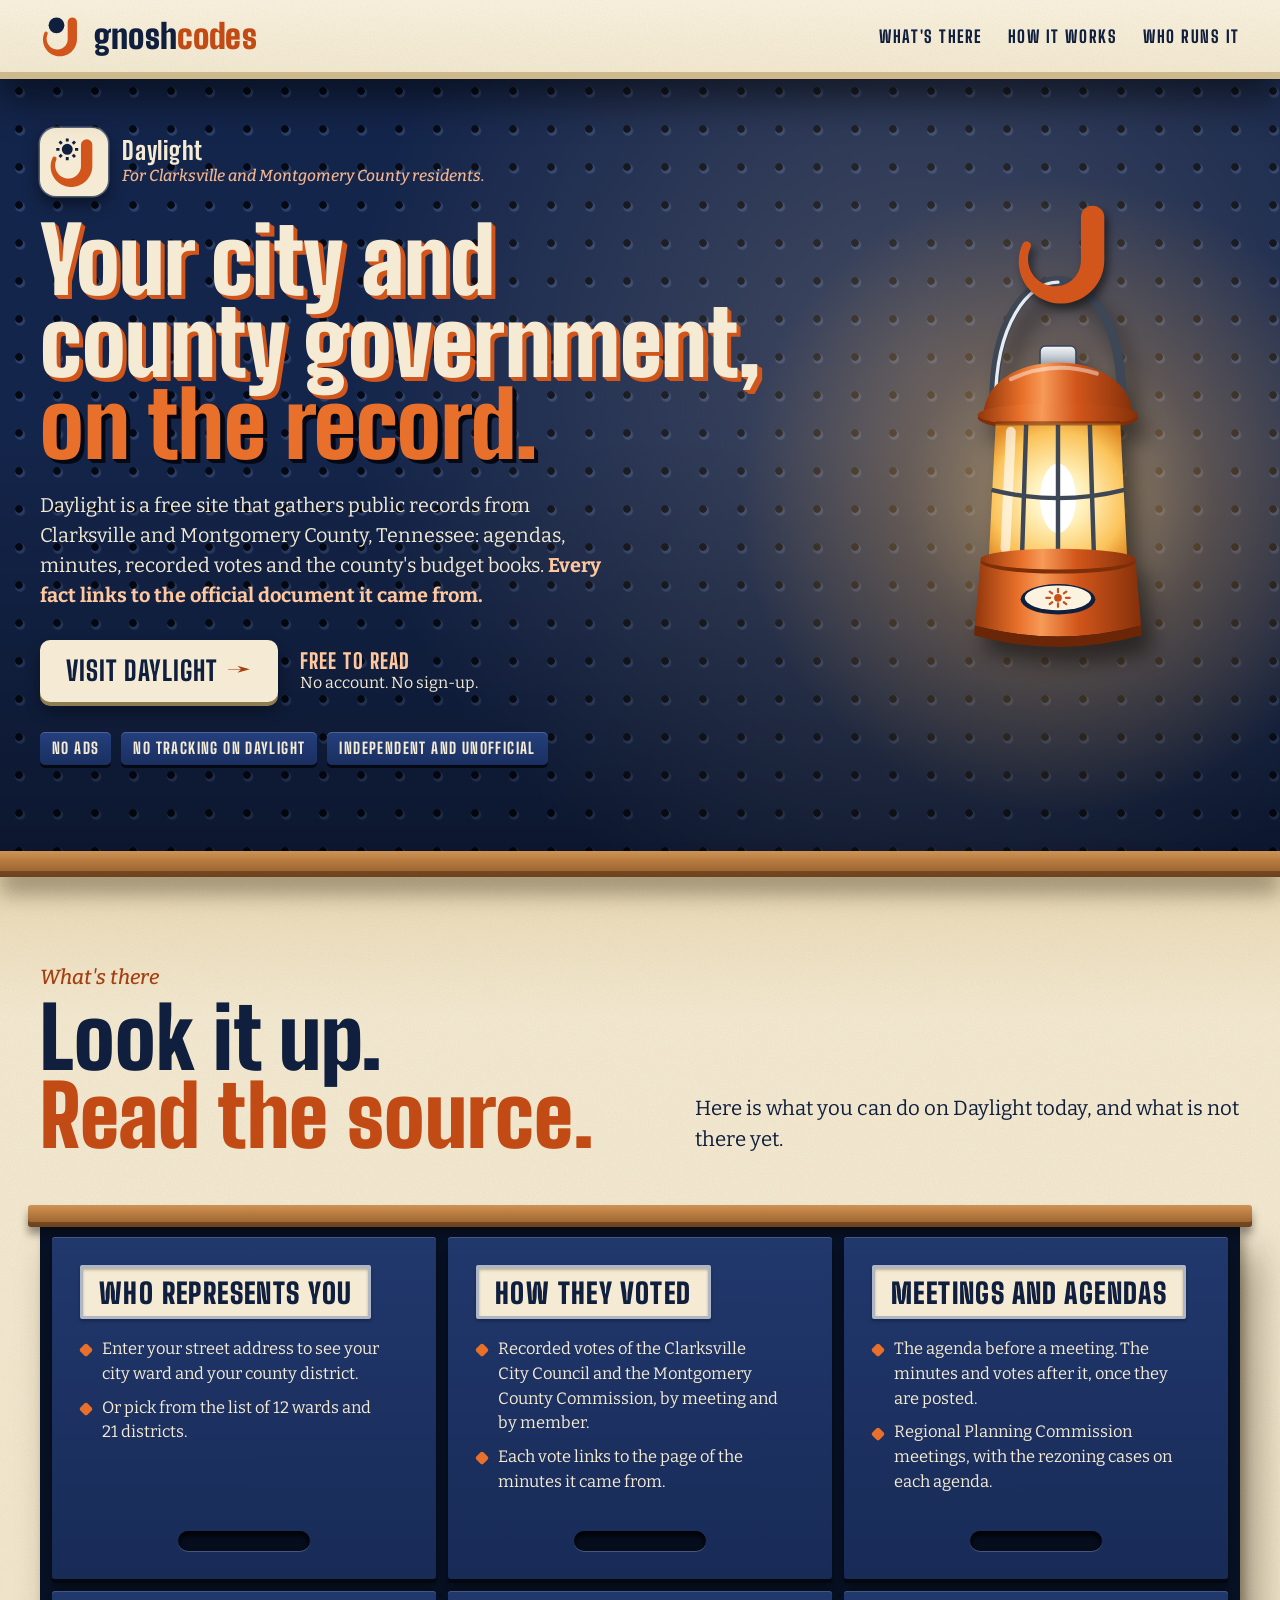
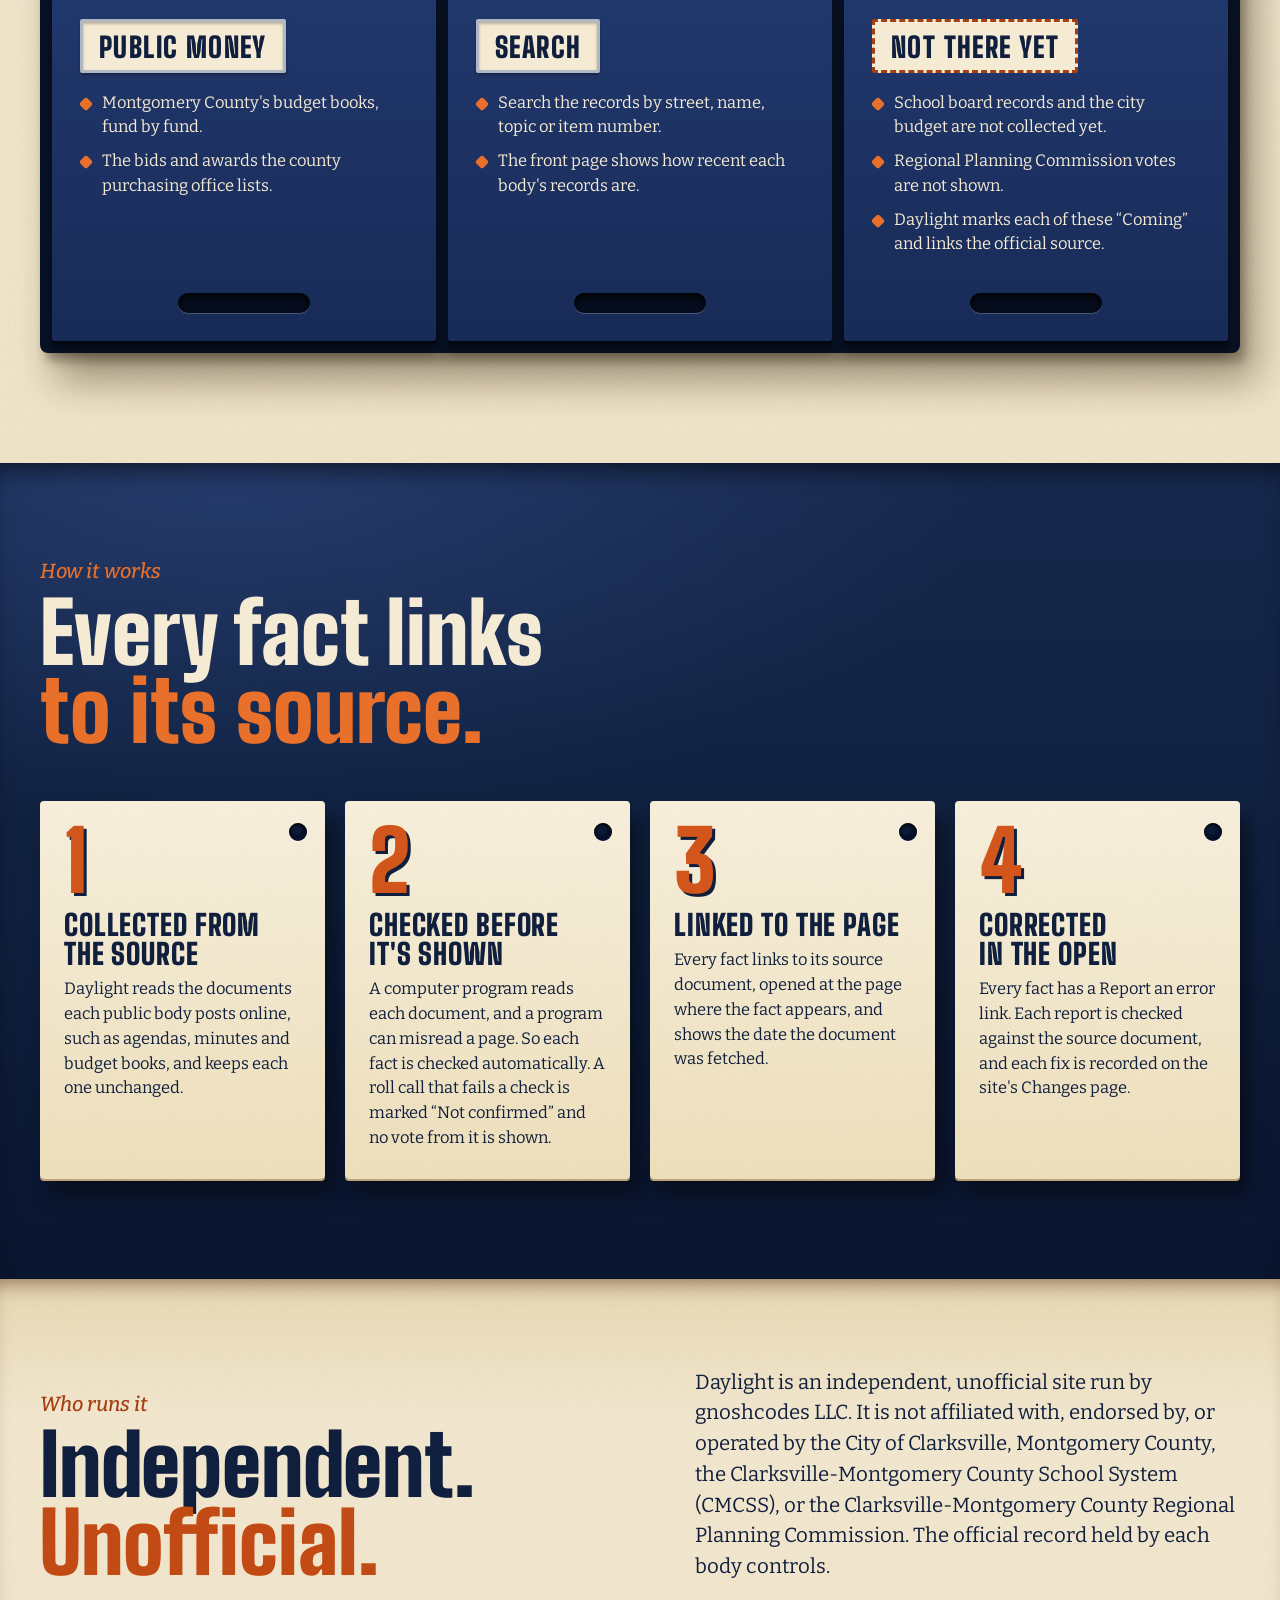
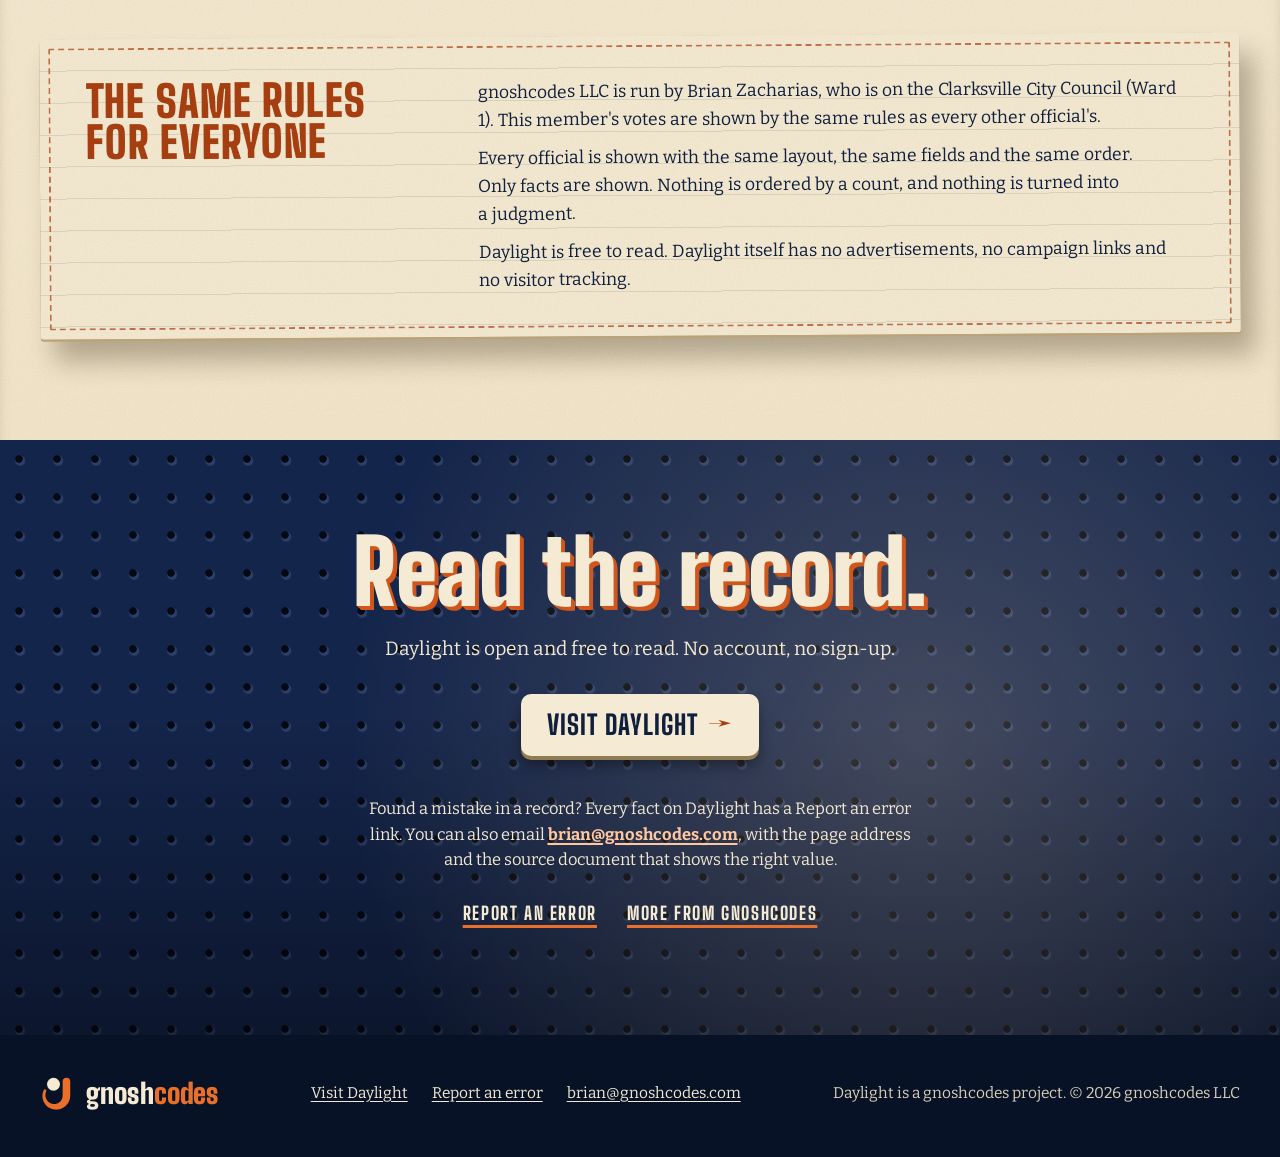
==== commit 9e2cc24e: "Daylight page: reduced-motion glow, clearer tracking wording, nav label; note qi.css is shared Co-Au" ====
--- a/daylight/index.html
+++ b/daylight/index.html
@@ -41,7 +41,7 @@
         <svg viewBox="0 0 64 64" aria-hidden="true" focusable="false"><use href="#hook" fill="#D2561B"/><use href="#ball" fill="#0F1F3D"/></svg>
         <span class="wm">gnosh<b>codes</b></span>
       </a>
-      <nav class="nav" aria-label="This page">
+      <nav class="nav" aria-label="On this page">
         <a href="#there">What's there</a>
         <a href="#how">How it works</a>
         <a href="#who">Who runs it</a>
@@ -68,7 +68,7 @@
         </div>
         <ul class="proof" aria-label="In short">
           <li>No ads</li>
-          <li>No visitor tracking</li>
+          <li>No tracking on Daylight</li>
           <li>Independent and unofficial</li>
         </ul>
       </div>
@@ -155,7 +155,7 @@
         <h3>Not there yet</h3>
         <ul>
           <li>School board records and the city budget are not collected yet.</li>
-          <li>Regional Planning Commission votes are not shown yet.</li>
+          <li>Regional Planning Commission votes are not shown.</li>
           <li>Daylight marks each of these &ldquo;Coming&rdquo; and links the official source.</li>
         </ul>
       </div>
@@ -191,7 +191,7 @@
       <div>
         <p>gnoshcodes LLC is run by Brian Zacharias, who is on the Clarksville City Council (Ward 1). This member's votes are shown by the same rules as every other official's.</p>
         <p>Every official is shown with the same layout, the same fields and the same order. Only facts are shown. Nothing is ordered by a count, and nothing is turned into a judgment.</p>
-        <p>Daylight is free to read. There are no advertisements, no campaign links and no visitor tracking.</p>
+        <p>Daylight is free to read. Daylight itself has no advertisements, no campaign links and no visitor tracking.</p>
       </div>
     </div>
   </div>
--- a/quick-invoice/qi.css
+++ b/quick-invoice/qi.css
@@ -1,3 +1,4 @@
+/* Also loaded by daylight/index.html: restyling shared classes here changes that page too. */
 /* Quick Invoice pages on gnoshcodes.com: product, support and privacy.
    Same tokens, fonts and hardware-store pieces as the home page (index.html). */
 :root{
@@ -96,17 +97,11 @@
 /* ---------- paper tag ---------- */
 .tag{position:relative;padding:60px 24px 26px;color:var(--navy-800);background:var(--grain),linear-gradient(180deg,#F8EEDA 0,#EFE1C0 100%);
   clip-path:polygon(34px 0,calc(100% - 34px) 0,100% 34px,100% 100%,0 100%,0 34px)}
-.tagwrap{position:relative;z-index:3;filter:drop-shadow(0 1.5px 0 #b9a377) drop-shadow(9px 14px 11px rgba(0,0,0,.45));transform:rotate(var(--r,0deg));transform-origin:50% calc(-1*var(--hy))}
+.tagwrap{position:relative;filter:drop-shadow(0 1.5px 0 #b9a377) drop-shadow(9px 14px 11px rgba(0,0,0,.45));transform:rotate(var(--r,0deg));transform-origin:50% -52px}
 .eyelet{position:absolute;left:50%;top:14px;width:28px;height:28px;margin-left:-14px;border-radius:50%;
   background:radial-gradient(circle,#0c1a36 0 5px,#b84714 5.5px 12.5px,rgba(0,0,0,0) 13px)}
 .orange .eyelet{background:radial-gradient(circle,#7a2c08 0 5px,#16284D 5.5px 12.5px,rgba(0,0,0,0) 13px)}
-/* twine loop on a hook: it goes through the eyelet and over the hook. --hy is how far the hook's cradle sits above the tag's top edge,
-   --hb the thickness of the hook there, --sa the lean that brings both strands to the eyelet. The far strand is hidden behind the hook. */
-.string{position:absolute;left:50%;top:calc(-1*var(--hy) - 6px);width:10px;height:6px;margin-left:-5px;z-index:3;
-  box-sizing:border-box;border:3px solid #DCCA9C;border-bottom:0;border-radius:5px 5px 0 0}
-.string::before,.string::after{content:"";position:absolute;top:2px;width:3px;border-radius:0 0 2px 2px;background:var(--twine);transform-origin:50% 0}
-.string::before{right:-3px;top:calc(3px + var(--hb));height:calc(var(--hy) - var(--hb) + 1px);transform:rotate(var(--sa))}
-.string::after{left:-3px;height:calc(var(--hy) + 30px);transform:rotate(calc(-1*var(--sa)))}
+.string{position:absolute;left:50%;top:-50px;width:3px;height:78px;margin-left:-1.5px;border-radius:2px;background:var(--twine)}
 .stamp{display:inline-block;font:900 16px/1 var(--display);letter-spacing:.12em;text-transform:uppercase;padding:7px 11px 6px;border:2.5px solid currentColor;border-radius:5px;transform:rotate(-2deg);color:var(--orange-deep)}
 @keyframes swing{0%{transform:rotate(var(--r,0deg))}18%{transform:rotate(calc(var(--r,0deg) + 2.6deg))}42%{transform:rotate(calc(var(--r,0deg) - 1.9deg))}64%{transform:rotate(calc(var(--r,0deg) + 1deg))}84%{transform:rotate(calc(var(--r,0deg) - .4deg))}100%{transform:rotate(var(--r,0deg))}}
 
@@ -132,15 +127,9 @@
   background:linear-gradient(180deg,#24407E,#1A2F60);box-shadow:inset 0 1px 0 rgba(255,255,255,.18),0 3px 0 #040914}
 
 /* the sample invoice, hanging from a hook by its clip */
-.hangdoc{position:relative;width:min(540px,100%);margin:112px auto 0}
-/* the hook stays on the board; the clip, sheet and caption swing from where the clip's eye rests in it.
-   The hook goes in behind the clip and its near (tip) half is drawn again over it, so it reads as passing through the eye. */
-.hangdoc .swing{position:relative;z-index:1;transform:rotate(var(--r,1.1deg));transform-origin:calc(50% - 3px) -69px}
-.hangdoc.in .swing{animation:swing 1.6s ease-in-out}
-.hangdoc .onhook{position:absolute;left:50%;top:-166px;width:180px;height:auto;margin-left:-90px;pointer-events:none;filter:drop-shadow(4px 6px 4px rgba(0,0,0,.5))}
-.hangdoc .onhook.near{z-index:2;filter:none}
-.onhook.near use{filter:drop-shadow(1.2px 2px 1.2px rgba(0,0,0,.5))}
-.hangdoc .clip{position:absolute;left:50%;top:-88px;width:180px;height:auto;margin-left:-90px;z-index:2;filter:drop-shadow(4px 7px 5px rgba(0,0,0,.45))}
+.hangdoc{position:relative;width:min(540px,100%);margin:74px auto 0;transform:rotate(var(--r,1.1deg));transform-origin:50% -60px}
+.hangdoc.in{animation:swing 1.6s ease-in-out}
+.hangdoc .clip{position:absolute;left:50%;top:-128px;width:204px;height:auto;margin-left:-102px;z-index:2;filter:drop-shadow(4px 7px 5px rgba(0,0,0,.45))}
 .hangdoc .sheet::before{content:"";position:absolute;z-index:-1;inset:6px -12px -10px 10px;background:var(--grain),#EADCB8;transform:rotate(-3deg);border-radius:2px;box-shadow:10px 16px 18px rgba(0,0,0,.45)}
 .hangdoc .sheet{position:relative;isolation:isolate;border-radius:2px;box-shadow:0 1px 0 #d8d2c4,14px 26px 34px rgba(0,0,0,.55)}
 .hangdoc figcaption{margin-top:40px}
@@ -148,7 +137,7 @@
 .pdf a{color:var(--a);text-decoration:underline}
 @media(min-width:1000px){
   .hero{grid-template-columns:minmax(0,1.02fr) minmax(0,.98fr);gap:56px;padding:56px 0 112px}
-  .hangdoc{margin-top:134px}
+  .hangdoc{margin-top:96px}
 }
 
 /* ---------- your look: the style bench ---------- */
@@ -252,10 +241,10 @@
 .tags{display:grid;gap:100px 30px;margin-top:104px}
 @media(min-width:760px){.tags{grid-template-columns:repeat(2,1fr)}}
 @media(min-width:1120px){.tags{grid-template-columns:repeat(3,1fr)}}
-.tags>li{position:relative;display:flex;--hy:30px;--hb:11.2px;--sa:3.4deg}
+.tags>li{position:relative;display:flex}
 .tags .tagwrap{flex:1;display:flex}
 .tags .tag{flex:1}
-.tags .tophook{position:absolute;left:50%;top:-88px;width:72px;height:72px;margin-left:-28.7px;z-index:2;filter:drop-shadow(4px 6px 4px rgba(60,15,0,.6))}
+.tags .tophook{position:absolute;left:50%;top:-88px;width:72px;height:72px;margin-left:-30.5px;z-index:2;filter:drop-shadow(4px 6px 4px rgba(60,15,0,.6))}
 .tags .tagwrap{filter:drop-shadow(0 1.5px 0 #b9a377) drop-shadow(10px 16px 12px rgba(60,15,0,.55))}
 .tags li.in .tagwrap{animation:swing 1.5s ease-in-out}
 .tags .tag{padding:56px 26px 30px;min-height:100%}
@@ -330,8 +319,8 @@
 
 .helpdesk{display:grid;gap:44px;padding:124px 0 104px}
 @media(min-width:1000px){.helpdesk{grid-template-columns:1.05fr 1fr;gap:64px;align-items:start}}
-.hang{position:relative;--hy:47.5px;--hb:12.5px;--sa:2.6deg}
-.hang .tophook{position:absolute;left:50%;top:-112px;width:80px;height:80px;margin-left:-31.9px;z-index:2;filter:drop-shadow(4px 6px 4px rgba(0,0,0,.5))}
+.hang{position:relative}
+.hang .tophook{position:absolute;left:50%;top:-112px;width:80px;height:80px;margin-left:-34px;z-index:2;filter:drop-shadow(4px 6px 4px rgba(0,0,0,.5))}
 .hang.in .tagwrap{animation:swing 1.5s ease-in-out}
 .hang .tag{padding:64px 24px 34px;text-align:center}
 @media(min-width:700px){.hang .tag{padding:70px 44px 44px}}
@@ -433,7 +422,7 @@
   .hero{padding-top:34px;padding-bottom:84px}
   .look,.choose,.pricing,.subs{padding-top:64px;padding-bottom:84px}
   .made,.apart,.last{padding-top:64px;padding-bottom:84px}
-  .tagwrap,.hangdoc .swing{--r:0deg!important}
+  .tagwrap,.hangdoc{--r:0deg!important}
   .cabinet{margin-left:6px;margin-right:6px}
   .helpdesk{padding-bottom:84px}
 }
--- a/daylight/daylight.css
+++ b/daylight/daylight.css
@@ -33,3 +33,4 @@
 .last .err{margin:40px auto 0;max-width:34em;font-size:16.5px;line-height:1.55}
 .last .err a{font-weight:700;color:#FFC79E;text-decoration-thickness:2px;text-underline-offset:3px;overflow-wrap:anywhere}
 .last .links{margin-top:18px}
+@media (prefers-reduced-motion:reduce){.lamp .glow{animation:none}}
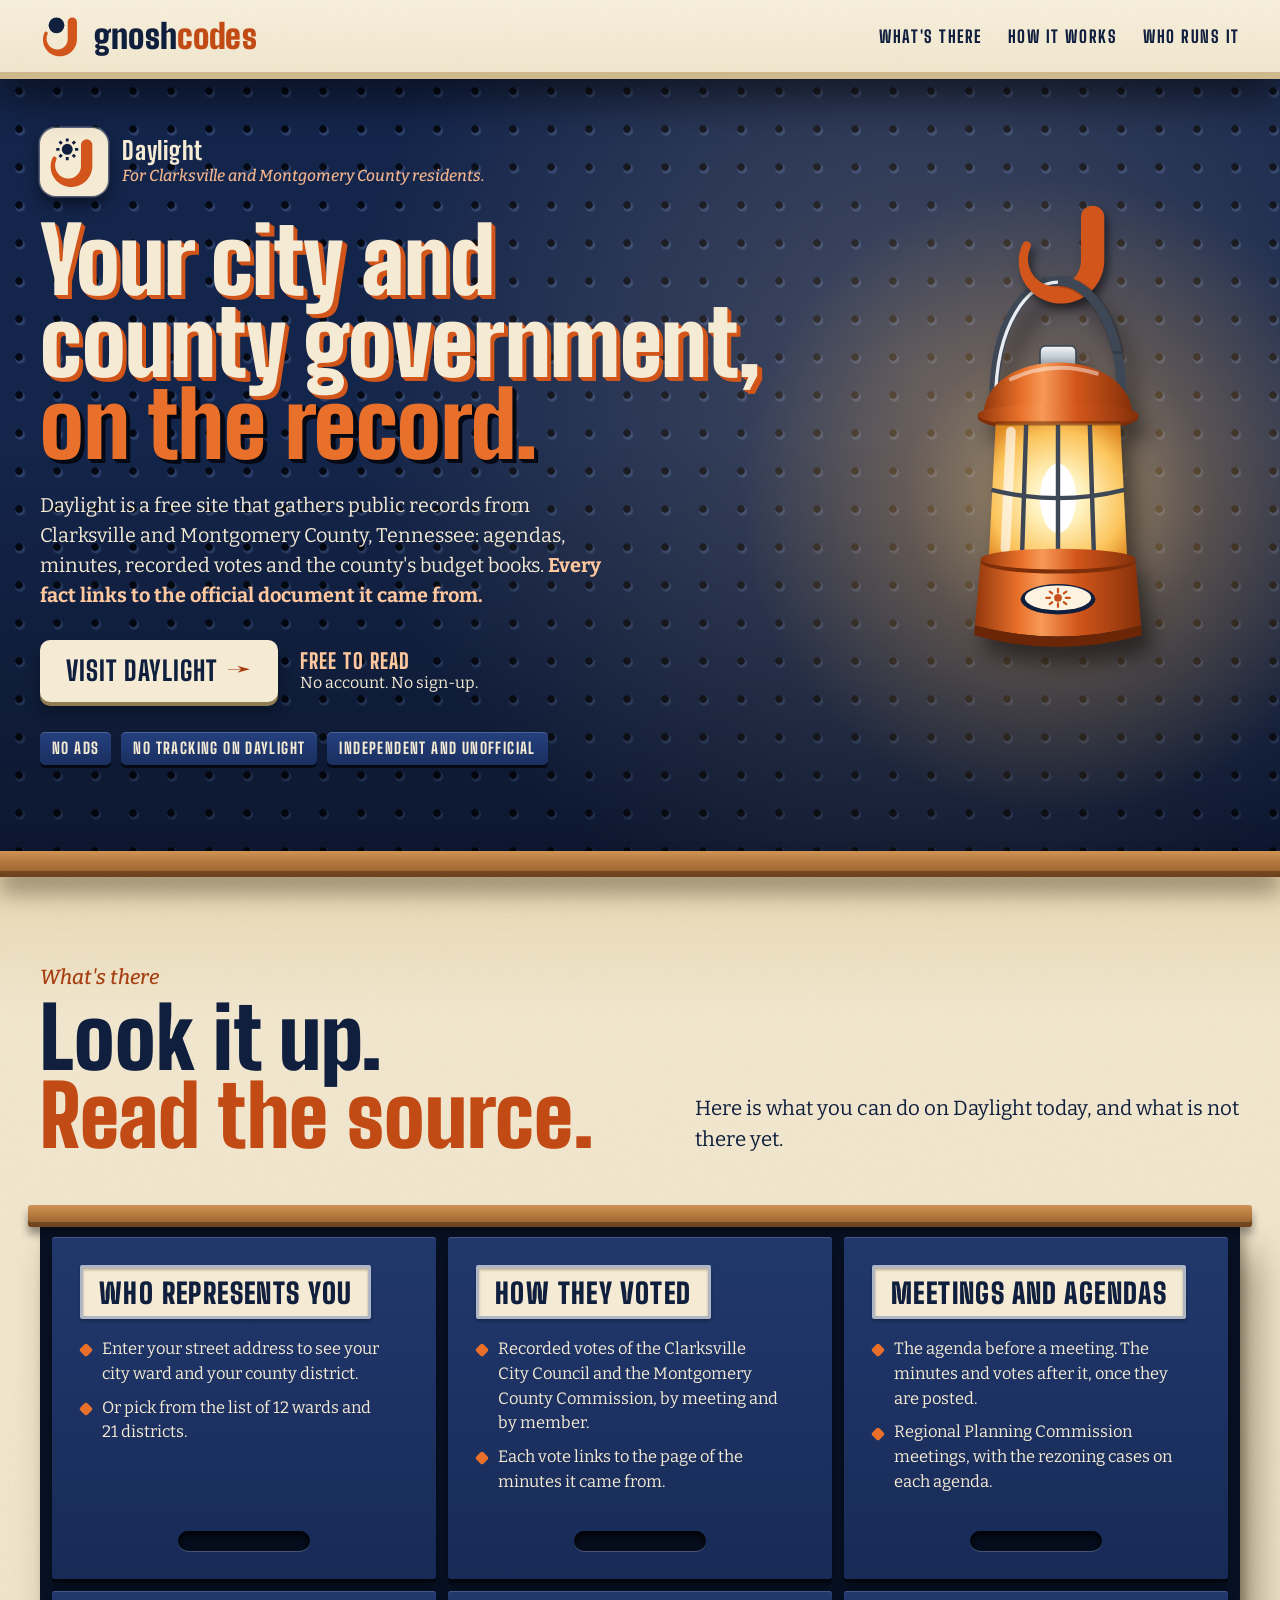
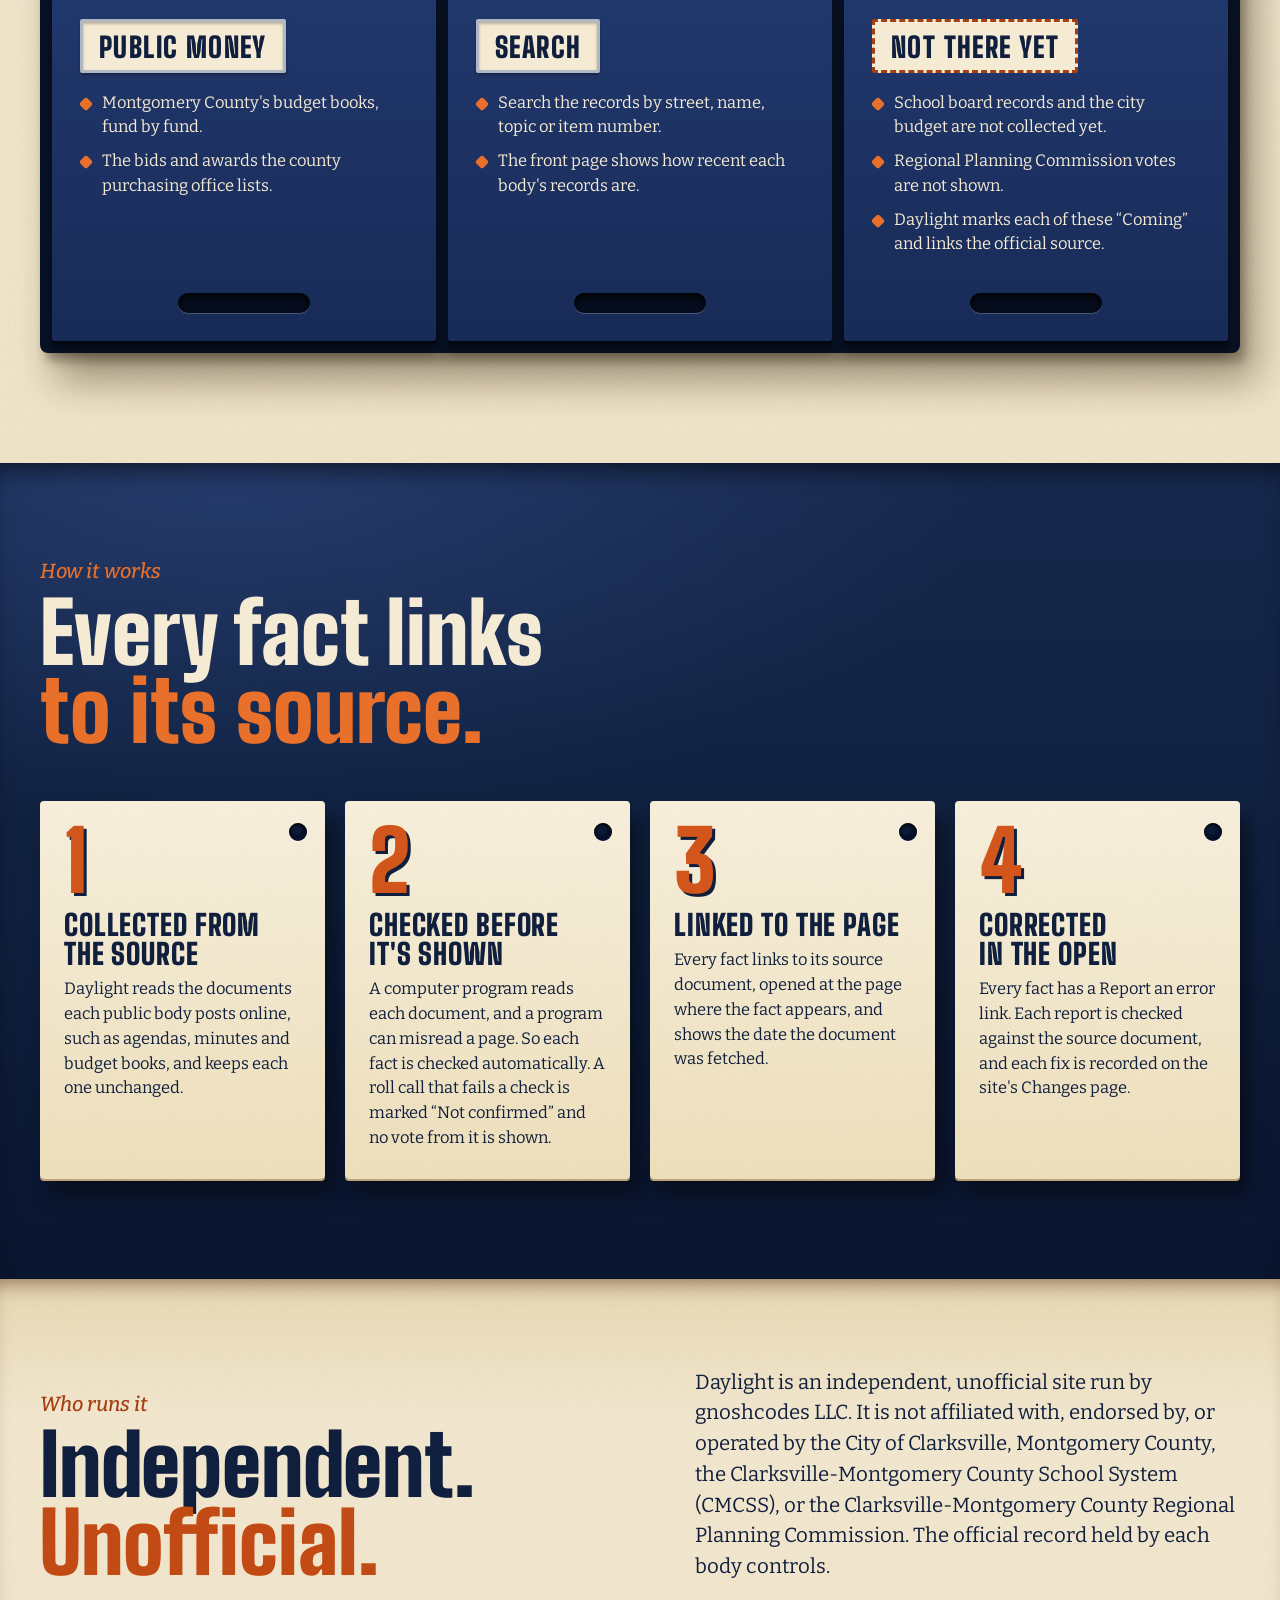
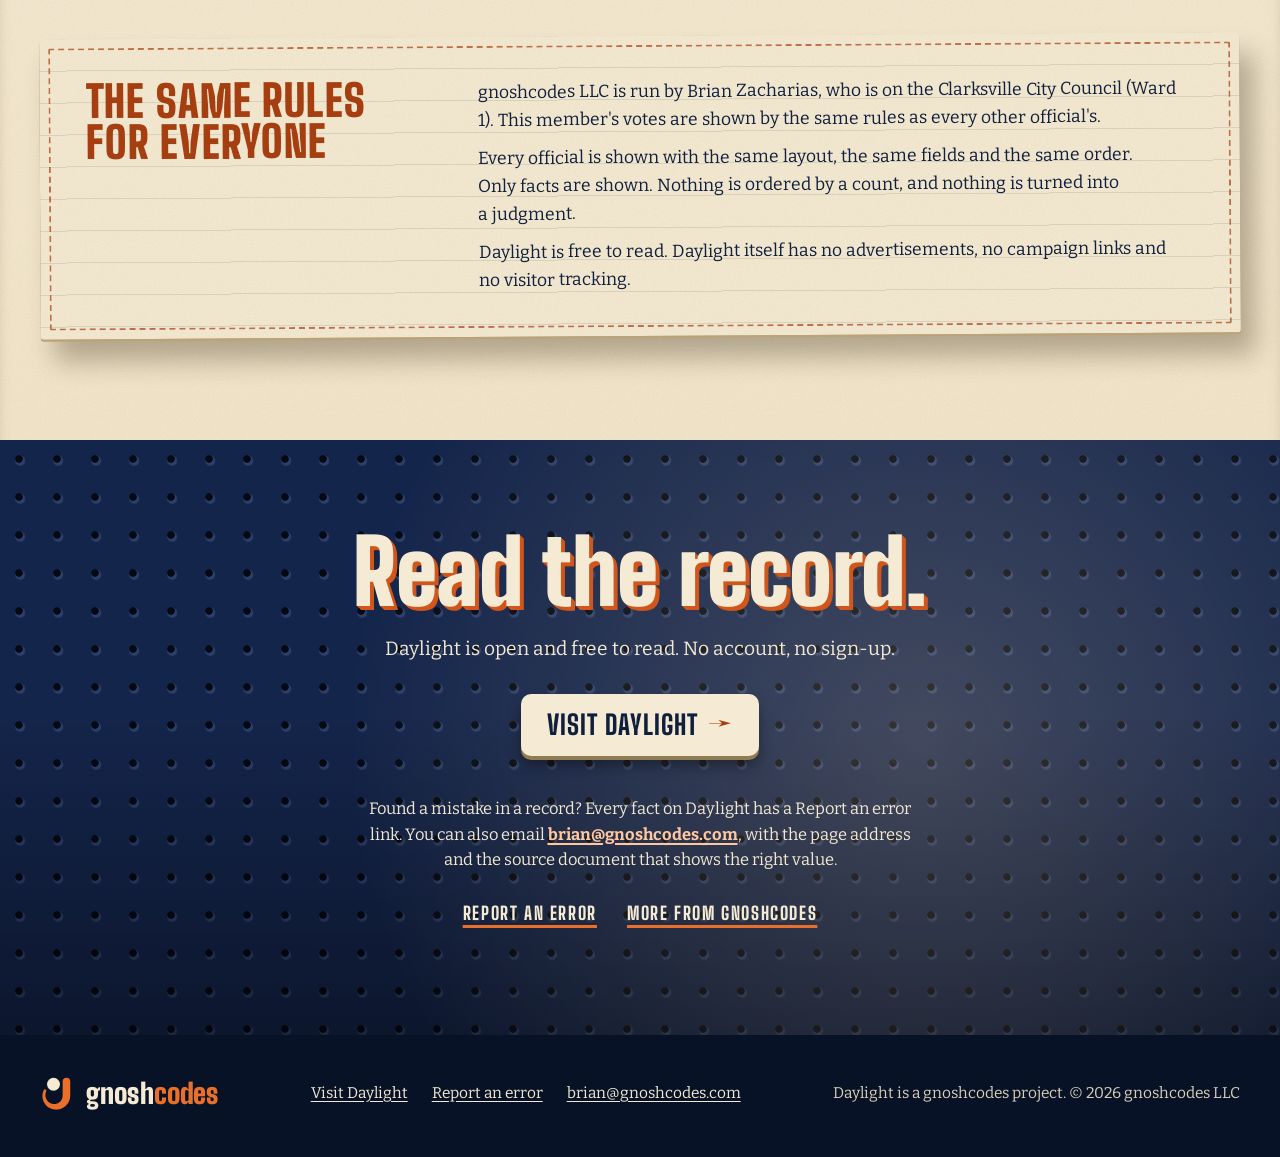
==== commit 776a93a1: "Hang every item on its hook: hook passes through eyes and loops, twine loops over the cradle Builds " ====
--- a/daylight/index.html
+++ b/daylight/index.html
@@ -100,6 +100,9 @@
               <path d="M130 255.500v2.500M130 266v2.500M121.500 262h2.800M135.700 262h2.800M124 257.500l1.800 1.300M134.200 265.200l1.800 1.300M136 257.500l-1.800 1.300M125.800 265.200l-1.800 1.300" stroke="#C8501B" stroke-width="1.6" stroke-linecap="round"/>
               <circle cx="130" cy="262" r="2.800" fill="#C8501B"/></g></svg>
         <svg class="onhook" viewBox="0 0 260 360" focusable="false"><use href="#hook" transform="translate(96.250 0) scale(1.250)" fill="#D2561B"/></svg>
+        <svg class="thing over" viewBox="0 0 260 360" focusable="false"><defs><clipPath id="bailnear"><rect x="129" y="20" width="60" height="64"/></clipPath></defs><g transform="translate(0 27.500)" clip-path="url(#bailnear)"><!-- the far side of the handle crosses in front of the hook; the near side goes behind it -->
+              <path d="M130 33C152 33 178 62 176 126" fill="none" stroke="#3D4756" stroke-width="7"/>
+            </g></svg>
       </div>
     </div>
   </div>
--- a/quick-invoice/qi.css
+++ b/quick-invoice/qi.css
@@ -97,11 +97,17 @@
 /* ---------- paper tag ---------- */
 .tag{position:relative;padding:60px 24px 26px;color:var(--navy-800);background:var(--grain),linear-gradient(180deg,#F8EEDA 0,#EFE1C0 100%);
   clip-path:polygon(34px 0,calc(100% - 34px) 0,100% 34px,100% 100%,0 100%,0 34px)}
-.tagwrap{position:relative;filter:drop-shadow(0 1.5px 0 #b9a377) drop-shadow(9px 14px 11px rgba(0,0,0,.45));transform:rotate(var(--r,0deg));transform-origin:50% -52px}
+.tagwrap{position:relative;z-index:3;filter:drop-shadow(0 1.5px 0 #b9a377) drop-shadow(9px 14px 11px rgba(0,0,0,.45));transform:rotate(var(--r,0deg));transform-origin:50% calc(-1*var(--hy))}
 .eyelet{position:absolute;left:50%;top:14px;width:28px;height:28px;margin-left:-14px;border-radius:50%;
   background:radial-gradient(circle,#0c1a36 0 5px,#b84714 5.5px 12.5px,rgba(0,0,0,0) 13px)}
 .orange .eyelet{background:radial-gradient(circle,#7a2c08 0 5px,#16284D 5.5px 12.5px,rgba(0,0,0,0) 13px)}
-.string{position:absolute;left:50%;top:-50px;width:3px;height:78px;margin-left:-1.5px;border-radius:2px;background:var(--twine)}
+/* twine loop on a hook: it goes through the eyelet and over the hook. --hy is how far the hook's cradle sits above the tag's top edge,
+   --hb the thickness of the hook there, --sa the lean that brings both strands to the eyelet. The far strand is hidden behind the hook. */
+.string{position:absolute;left:50%;top:calc(-1*var(--hy) - 6px);width:10px;height:6px;margin-left:-5px;z-index:3;
+  box-sizing:border-box;border:3px solid #DCCA9C;border-bottom:0;border-radius:5px 5px 0 0;filter:drop-shadow(1px 1.5px .8px rgba(40,12,0,.55))}
+.string::before,.string::after{content:"";position:absolute;top:2px;width:3px;border-radius:0 0 2px 2px;background:var(--twine);transform-origin:50% 0}
+.string::before{right:-3px;top:calc(3px + var(--hb));height:calc(var(--hy) - var(--hb) + 1px);transform:rotate(var(--sa))}
+.string::after{left:-3px;height:calc(var(--hy) + 30px);transform:rotate(calc(-1*var(--sa)))}
 .stamp{display:inline-block;font:900 16px/1 var(--display);letter-spacing:.12em;text-transform:uppercase;padding:7px 11px 6px;border:2.5px solid currentColor;border-radius:5px;transform:rotate(-2deg);color:var(--orange-deep)}
 @keyframes swing{0%{transform:rotate(var(--r,0deg))}18%{transform:rotate(calc(var(--r,0deg) + 2.6deg))}42%{transform:rotate(calc(var(--r,0deg) - 1.9deg))}64%{transform:rotate(calc(var(--r,0deg) + 1deg))}84%{transform:rotate(calc(var(--r,0deg) - .4deg))}100%{transform:rotate(var(--r,0deg))}}
 
@@ -127,9 +133,15 @@
   background:linear-gradient(180deg,#24407E,#1A2F60);box-shadow:inset 0 1px 0 rgba(255,255,255,.18),0 3px 0 #040914}
 
 /* the sample invoice, hanging from a hook by its clip */
-.hangdoc{position:relative;width:min(540px,100%);margin:74px auto 0;transform:rotate(var(--r,1.1deg));transform-origin:50% -60px}
-.hangdoc.in{animation:swing 1.6s ease-in-out}
-.hangdoc .clip{position:absolute;left:50%;top:-128px;width:204px;height:auto;margin-left:-102px;z-index:2;filter:drop-shadow(4px 7px 5px rgba(0,0,0,.45))}
+.hangdoc{position:relative;width:min(540px,100%);margin:124px auto 0}
+/* the hook stays on the board; the clip, sheet and caption swing from where the clip's eye rests in it.
+   The hook goes in behind the clip and its near (tip) half is drawn again over it, so it reads as passing through the eye. */
+.hangdoc .swing{position:relative;z-index:1;transform:rotate(var(--r,1.1deg));transform-origin:calc(50% - 3px) -69px}
+.hangdoc.in .swing{animation:swing 1.6s ease-in-out}
+.hangdoc .onhook{position:absolute;left:50%;top:-166px;width:180px;height:auto;margin-left:-90px;pointer-events:none;filter:drop-shadow(4px 6px 4px rgba(0,0,0,.5))}
+.hangdoc .onhook.near{z-index:2;filter:none}
+.onhook.near use{filter:drop-shadow(1.2px 2px 1.2px rgba(0,0,0,.5))}
+.hangdoc .clip{position:absolute;left:50%;top:-88px;width:180px;height:auto;margin-left:-90px;z-index:2;filter:drop-shadow(4px 7px 5px rgba(0,0,0,.45))}
 .hangdoc .sheet::before{content:"";position:absolute;z-index:-1;inset:6px -12px -10px 10px;background:var(--grain),#EADCB8;transform:rotate(-3deg);border-radius:2px;box-shadow:10px 16px 18px rgba(0,0,0,.45)}
 .hangdoc .sheet{position:relative;isolation:isolate;border-radius:2px;box-shadow:0 1px 0 #d8d2c4,14px 26px 34px rgba(0,0,0,.55)}
 .hangdoc figcaption{margin-top:40px}
@@ -137,7 +149,7 @@
 .pdf a{color:var(--a);text-decoration:underline}
 @media(min-width:1000px){
   .hero{grid-template-columns:minmax(0,1.02fr) minmax(0,.98fr);gap:56px;padding:56px 0 112px}
-  .hangdoc{margin-top:96px}
+  .hangdoc{margin-top:134px}
 }
 
 /* ---------- your look: the style bench ---------- */
@@ -241,10 +253,10 @@
 .tags{display:grid;gap:100px 30px;margin-top:104px}
 @media(min-width:760px){.tags{grid-template-columns:repeat(2,1fr)}}
 @media(min-width:1120px){.tags{grid-template-columns:repeat(3,1fr)}}
-.tags>li{position:relative;display:flex}
+.tags>li{position:relative;display:flex;--hy:30px;--hb:11.2px;--sa:3.4deg}
 .tags .tagwrap{flex:1;display:flex}
 .tags .tag{flex:1}
-.tags .tophook{position:absolute;left:50%;top:-88px;width:72px;height:72px;margin-left:-30.5px;z-index:2;filter:drop-shadow(4px 6px 4px rgba(60,15,0,.6))}
+.tags .tophook{position:absolute;left:50%;top:-88px;width:72px;height:72px;margin-left:-28.7px;z-index:2;filter:drop-shadow(4px 6px 4px rgba(60,15,0,.6))}
 .tags .tagwrap{filter:drop-shadow(0 1.5px 0 #b9a377) drop-shadow(10px 16px 12px rgba(60,15,0,.55))}
 .tags li.in .tagwrap{animation:swing 1.5s ease-in-out}
 .tags .tag{padding:56px 26px 30px;min-height:100%}
@@ -319,8 +331,8 @@
 
 .helpdesk{display:grid;gap:44px;padding:124px 0 104px}
 @media(min-width:1000px){.helpdesk{grid-template-columns:1.05fr 1fr;gap:64px;align-items:start}}
-.hang{position:relative}
-.hang .tophook{position:absolute;left:50%;top:-112px;width:80px;height:80px;margin-left:-34px;z-index:2;filter:drop-shadow(4px 6px 4px rgba(0,0,0,.5))}
+.hang{position:relative;--hy:47.5px;--hb:12.5px;--sa:2.6deg}
+.hang .tophook{position:absolute;left:50%;top:-112px;width:80px;height:80px;margin-left:-31.9px;z-index:2;filter:drop-shadow(4px 6px 4px rgba(0,0,0,.5))}
 .hang.in .tagwrap{animation:swing 1.5s ease-in-out}
 .hang .tag{padding:64px 24px 34px;text-align:center}
 @media(min-width:700px){.hang .tag{padding:70px 44px 44px}}
@@ -422,7 +434,7 @@
   .hero{padding-top:34px;padding-bottom:84px}
   .look,.choose,.pricing,.subs{padding-top:64px;padding-bottom:84px}
   .made,.apart,.last{padding-top:64px;padding-bottom:84px}
-  .tagwrap,.hangdoc{--r:0deg!important}
+  .tagwrap,.hangdoc .swing{--r:0deg!important}
   .cabinet{margin-left:6px;margin-right:6px}
   .helpdesk{padding-bottom:84px}
 }
--- a/daylight/daylight.css
+++ b/daylight/daylight.css
@@ -13,7 +13,10 @@
 .lamp{position:relative;width:min(300px,62vw);margin:10px auto 0}
 .lamp svg{display:block;width:100%;height:auto;overflow:visible}
 .lamp .thing{filter:drop-shadow(10px 16px 10px rgba(0,0,0,.48))}
+.lamp .thing{position:relative}
 .lamp .onhook{position:absolute;inset:0;pointer-events:none;filter:drop-shadow(4px 6px 4px rgba(0,0,0,.5))}
+/* the far side of the handle is drawn again over the hook, so the handle reads as looped over it */
+.lamp .thing.over{position:absolute;inset:0;pointer-events:none;filter:drop-shadow(1px 1.5px 1px rgba(0,0,0,.45))}
 .lamp .glow{position:absolute;left:50%;top:60%;width:190%;aspect-ratio:1;transform:translate(-50%,-50%);border-radius:50%;pointer-events:none;
   background:radial-gradient(circle,rgba(255,205,120,.55) 0,rgba(255,180,80,.22) 32%,rgba(255,170,70,0) 66%);
   animation:breathe 6s ease-in-out infinite}
